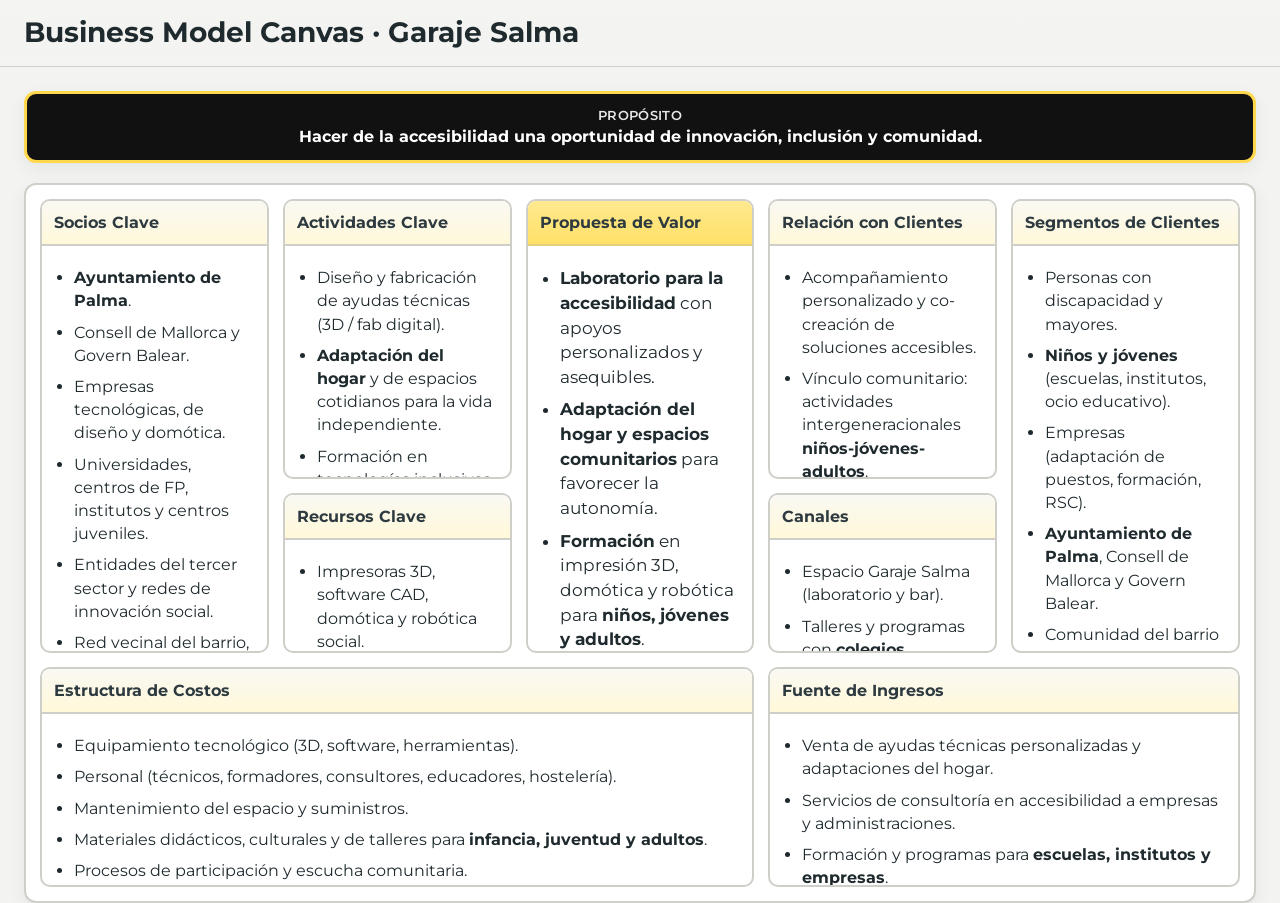
==== index.html @ a4509b11 "Create index.html" ====
<!DOCTYPE html>
<html lang="es">
<head>
  <meta charset="utf-8" />
  <meta name="viewport" content="width=device-width, initial-scale=1" />
  <title>Garaje Salma · Business Model Canvas</title>
  <link rel="preconnect" href="https://fonts.googleapis.com">
  <link rel="preconnect" href="https://fonts.gstatic.com" crossorigin>
  <link href="https://fonts.googleapis.com/css2?family=Montserrat:wght@400;600;700&display=swap" rel="stylesheet">
  <style>
    :root{ --bg:#f3f3f1; --ink:#1f2a2e; --muted:#66737a; --brand:#FFD84D; --stroke:#cfcfc9; --card:#ffffff; --shadow:0 6px 18px rgba(0,0,0,.06); }
    *{box-sizing:border-box}
    html,body{height:100%}
    body{margin:0; background:var(--bg); color:var(--ink); font:16px/1.45 'Montserrat', system-ui, -apple-system, Segoe UI, Roboto, Helvetica, Arial, sans-serif;}

    #app-root + #app-root{display:none !important}

    header{position:sticky; top:0; z-index:1; background:linear-gradient(180deg, rgba(243,243,241,.96), rgba(243,243,241,.86)); border-bottom:1px solid var(--stroke); padding:16px 24px}
    header h1{font-size:28px; line-height:1.2; margin:0}

    main{margin:24px auto 60px; padding:0 24px; width:100%;}

    .purpose-strip{background:#111; color:#fff; border:3px solid var(--brand); border-radius:12px; padding:12px 16px; font-weight:700; text-align:center; box-shadow:var(--shadow); margin-bottom:20px}
    .purpose-strip small{display:block; font-weight:600; letter-spacing:.3px; opacity:.9; text-transform:uppercase}

    .bmc-grid{display:grid; gap:14px; grid-template-columns: repeat(5, 1fr); grid-template-rows: 280px 160px 220px; grid-template-areas:"partners activities value relationships segments" "partners resources value channels segments" "costs costs costs revenues revenues"; border:2px solid var(--stroke); padding:14px; background:var(--card); box-shadow:var(--shadow); border-radius:12px; width:100%;}

    .cell{border:2px solid var(--stroke); border-radius:10px; background:#fff; display:flex; flex-direction:column; overflow:hidden}
    .cell .title{padding:10px 12px; font-weight:700; color:#2d3a40; border-bottom:2px solid var(--stroke); background:linear-gradient(180deg,#faf9f3,#fff8d9)}
    .cell .content{padding:12px 14px; overflow:auto}
    .cell .content ul{margin:0 0 0 18px; padding:0}
    .cell .content li{margin:8px 0}

    .partners{grid-area:partners}
    .activities{grid-area:activities}
    .resources{grid-area:resources}
    .value{grid-area:value}
    .relationships{grid-area:relationships}
    .segments{grid-area:segments}
    .channels{grid-area:channels}
    .costs{grid-area:costs}
    .revenues{grid-area:revenues}

    .value .title{background:linear-gradient(180deg,#ffe990,#ffe067); border-bottom-color:#e5d07a}
    .value .content{font-size:17px}

    @media (max-width: 1000px){
      .bmc-grid{grid-template-columns:1fr; grid-template-rows:auto; grid-template-areas:none}
    }
  </style>
</head>
<body>
  <div id="app-root">
    <header>
      <h1>Business Model Canvas · Garaje Salma</h1>
    </header>

    <main aria-live="polite">
      <div class="purpose-strip"><small>Propósito</small>Hacer de la accesibilidad una oportunidad de innovación, inclusión y comunidad.</div>

      <section class="bmc-grid" role="grid" aria-label="Lienzo Business Model Canvas">
        <section class="cell partners" role="region" aria-labelledby="t-partners">
          <div id="t-partners" class="title">Socios Clave</div>
          <div class="content">
            <ul>
              <li><strong>Ayuntamiento de Palma</strong>.</li>
              <li>Consell de Mallorca y Govern Balear.</li>
              <li>Empresas tecnológicas, de diseño y domótica.</li>
              <li>Universidades, centros de FP, institutos y centros juveniles.</li>
              <li>Entidades del tercer sector y redes de innovación social.</li>
              <li>Red vecinal del barrio, AMPAs y asociaciones culturales y juveniles.</li>
              <li>Agentes culturales locales e internacionales.</li>
            </ul>
          </div>
        </section>

        <section class="cell activities" role="region" aria-labelledby="t-activities">
          <div id="t-activities" class="title">Actividades Clave</div>
          <div class="content">
            <ul>
              <li>Diseño y fabricación de ayudas técnicas (3D / fab digital).</li>
              <li><strong>Adaptación del hogar</strong> y de espacios cotidianos para la vida independiente.</li>
              <li>Formación en tecnologías inclusivas para <strong>niños, jóvenes y adultos</strong>.</li>
              <li>Consultoría de accesibilidad a empresas y administraciones (espacios, productos, puestos de trabajo).</li>
              <li>Investigación y prototipado con universidades.</li>
              <li><strong>Escucha activa y procesos participativos</strong> con la comunidad (mapas de activos, paseos vecinales, talleres).</li>
              <li>Programación cultural codiseñada con el barrio (música, cine, exposiciones, talleres maker).</li>
            </ul>
          </div>
        </section>

        <section class="cell resources" role="region" aria-labelledby="t-resources">
          <div id="t-resources" class="title">Recursos Clave</div>
          <div class="content">
            <ul>
              <li>Impresoras 3D, software CAD, domótica y robótica social.</li>
              <li>Equipo humano: personas con discapacidad formadas, técnicos, formadores, consultores de accesibilidad.</li>
              <li>Educadores y dinamizadores comunitarios para actividades con <strong>infancia y juventud</strong>.</li>
              <li>Espacio Garaje Salma (laboratorio, taller y bar comunitario).</li>
              <li>Marca y confianza Esment; alianzas educativas, institucionales y culturales.</li>
              <li>Plataformas digitales para mapeo de activos y comunicación multicanal.</li>
            </ul>
          </div>
        </section>

        <section class="cell value" role="region" aria-labelledby="t-value">
          <div id="t-value" class="title">Propuesta de Valor</div>
          <div class="content">
            <ul>
              <li><strong>Laboratorio para la accesibilidad</strong> con apoyos personalizados y asequibles.</li>
              <li><strong>Adaptación del hogar y espacios comunitarios</strong> para favorecer la autonomía.</li>
              <li><strong>Formación</strong> en impresión 3D, domótica y robótica para <strong>niños, jóvenes y adultos</strong>.</li>
              <li><strong>Consultoría</strong> de accesibilidad para empresas, administraciones y espacios públicos.</li>
              <li><strong>Bar social</strong> y actividades culturales que conectan a <strong>vecindario, infancia y juventud</strong> en torno a la comunidad.</li>
              <li><strong>Empleo inclusivo</strong> en sectores tecnológicos emergentes.</li>
              <li><strong>Visibilización y cambio de mirada</strong> sobre la discapacidad a través del arte y la cultura.</li>
            </ul>
          </div>
        </section>

        <section class="cell relationships" role="region" aria-labelledby="t-relationships">
          <div id="t-relationships" class="title">Relación con Clientes</div>
          <div class="content">
            <ul>
              <li>Acompañamiento personalizado y co-creación de soluciones accesibles.</li>
              <li>Vínculo comunitario: actividades intergeneracionales <strong>niños-jóvenes-adultos</strong>.</li>
              <li><strong>Escucha activa</strong> de vecinos, asociaciones y colectivos para definir actividades y apoyos.</li>
              <li>Servicios profesionales y de confianza para empresas (adaptación de puestos, consultoría) y administraciones.</li>
              <li><strong>Relación cultural</strong>: nuevas narrativas y arte como medio de comunicación y sensibilización.</li>
            </ul>
          </div>
        </section>

        <section class="cell segments" role="region" aria-labelledby="t-segments">
          <div id="t-segments" class="title">Segmentos de Clientes</div>
          <div class="content">
            <ul>
              <li>Personas con discapacidad y mayores.</li>
              <li><strong>Niños y jóvenes</strong> (escuelas, institutos, ocio educativo).</li>
              <li>Empresas (adaptación de puestos, formación, RSC).</li>
              <li><strong>Ayuntamiento de Palma</strong>, Consell de Mallorca y Govern Balear.</li>
              <li>Comunidad del barrio y entidades sociales y culturales.</li>
            </ul>
          </div>
        </section>

        <section class="cell channels" role="region" aria-labelledby="t-channels">
          <div id="t-channels" class="title">Canales</div>
          <div class="content">
            <ul>
              <li>Espacio Garaje Salma (laboratorio y bar).</li>
              <li>Talleres y programas con <strong>colegios, institutos y centros juveniles</strong>.</li>
              <li>Formación dual y actividades extraescolares STEM inclusivo.</li>
              <li>Consultoría directa a empresas y administraciones.</li>
              <li>Web y redes de Esment; alianzas con AMPAs, asociaciones juveniles y agentes culturales.</li>
              <li>Campañas multicanal y uso del arte como vector de comunicación comunitaria.</li>
            </ul>
          </div>
        </section>

        <section class="cell costs" role="region" aria-labelledby="t-costs">
          <div id="t-costs" class="title">Estructura de Costos</div>
          <div class="content">
            <ul>
              <li>Equipamiento tecnológico (3D, software, herramientas).</li>
              <li>Personal (técnicos, formadores, consultores, educadores, hostelería).</li>
              <li>Mantenimiento del espacio y suministros.</li>
              <li>Materiales didácticos, culturales y de talleres para <strong>infancia, juventud y adultos</strong>.</li>
              <li>Procesos de participación y escucha comunitaria.</li>
              <li>Comunicación, campañas y eventos culturales.</li>
            </ul>
          </div>
        </section>

        <section class="cell revenues" role="region" aria-labelledby="t-revenues">
          <div id="t-revenues" class="title">Fuente de Ingresos</div>
          <div class="content">
            <ul>
              <li>Venta de ayudas técnicas personalizadas y adaptaciones del hogar.</li>
              <li>Servicios de consultoría en accesibilidad a empresas y administraciones.</li>
              <li>Formación y programas para <strong>escuelas, institutos y empresas</strong>.</li>
              <li>Subvenciones y convenios públicos (innovación, juventud, cultura, accesibilidad).</li>
              <li>Ingresos del bar social y programación cultural participativa.</li>
              <li>Festivales y proyectos culturales colaborativos.</li>
            </ul>
          </div>
        </section>
      </section>
    </main>
  </div>

  <script>
    document.addEventListener('DOMContentLoaded', () => {
      const apps = document.querySelectorAll('#app-root');
      for (let i = 1; i < apps.length; i++) apps[i].remove();
    });
  </script>
</body>
</html>
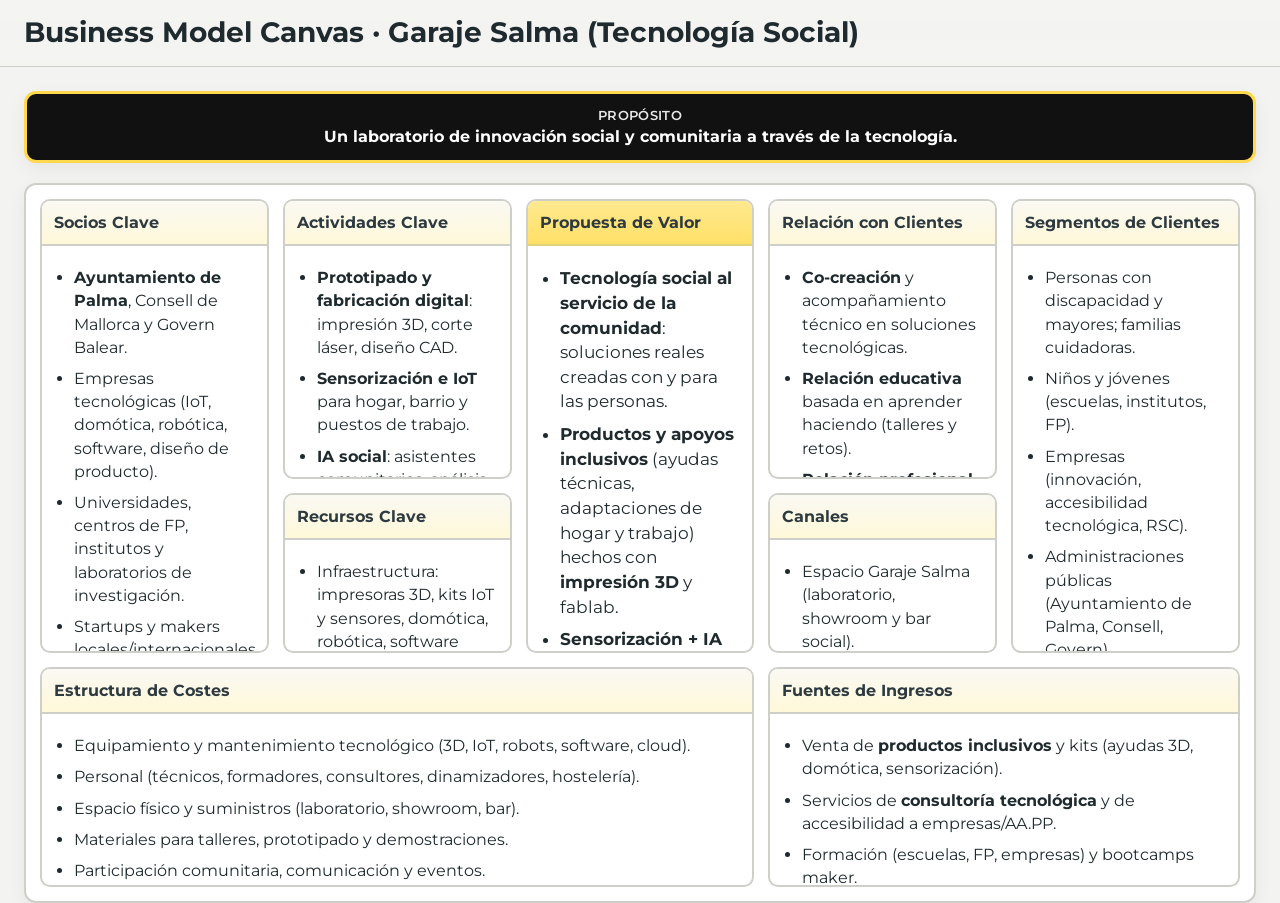
==== commit df6a73ff: "Create index.html" ====
--- a/index.html
+++ b/index.html
@@ -3,7 +3,12 @@
 <head>
   <meta charset="utf-8" />
   <meta name="viewport" content="width=device-width, initial-scale=1" />
-  <title>Garaje Salma · Business Model Canvas</title>
+  <title>Garaje Salma · Business Model Canvas (Tecnología)</title>
+
+  <!-- Evitar indexación en buscadores -->
+  <meta name="robots" content="noindex, nofollow, noarchive, noimageindex" />
+  <meta name="googlebot" content="noindex, nofollow, noarchive, noimageindex" />
+
   <link rel="preconnect" href="https://fonts.googleapis.com">
   <link rel="preconnect" href="https://fonts.gstatic.com" crossorigin>
   <link href="https://fonts.googleapis.com/css2?family=Montserrat:wght@400;600;700&display=swap" rel="stylesheet">
@@ -23,7 +28,17 @@
     .purpose-strip{background:#111; color:#fff; border:3px solid var(--brand); border-radius:12px; padding:12px 16px; font-weight:700; text-align:center; box-shadow:var(--shadow); margin-bottom:20px}
     .purpose-strip small{display:block; font-weight:600; letter-spacing:.3px; opacity:.9; text-transform:uppercase}
 
-    .bmc-grid{display:grid; gap:14px; grid-template-columns: repeat(5, 1fr); grid-template-rows: 280px 160px 220px; grid-template-areas:"partners activities value relationships segments" "partners resources value channels segments" "costs costs costs revenues revenues"; border:2px solid var(--stroke); padding:14px; background:var(--card); box-shadow:var(--shadow); border-radius:12px; width:100%;}
+    .bmc-grid{
+      display:grid; gap:14px;
+      grid-template-columns: repeat(5, 1fr);
+      grid-template-rows: 280px 160px 220px;
+      grid-template-areas:
+        "partners activities value relationships segments"
+        "partners resources  value channels       segments"
+        "costs    costs     costs revenues       revenues";
+      border:2px solid var(--stroke); padding:14px; background:var(--card);
+      box-shadow:var(--shadow); border-radius:12px; width:100%;
+    }
 
     .cell{border:2px solid var(--stroke); border-radius:10px; background:#fff; display:flex; flex-direction:column; overflow:hidden}
     .cell .title{padding:10px 12px; font-weight:700; color:#2d3a40; border-bottom:2px solid var(--stroke); background:linear-gradient(180deg,#faf9f3,#fff8d9)}
@@ -52,136 +67,148 @@
 <body>
   <div id="app-root">
     <header>
-      <h1>Business Model Canvas · Garaje Salma</h1>
+      <h1>Business Model Canvas · Garaje Salma (Tecnología Social)</h1>
     </header>
 
     <main aria-live="polite">
-      <div class="purpose-strip"><small>Propósito</small>Hacer de la accesibilidad una oportunidad de innovación, inclusión y comunidad.</div>
-
-      <section class="bmc-grid" role="grid" aria-label="Lienzo Business Model Canvas">
+      <div class="purpose-strip">
+        <small>Propósito</small>
+        Un laboratorio de innovación social y comunitaria a través de la tecnología.
+      </div>
+
+      <section class="bmc-grid" role="grid" aria-label="Lienzo Business Model Canvas (Tecnología)">
+        <!-- SOCIOS CLAVE -->
         <section class="cell partners" role="region" aria-labelledby="t-partners">
           <div id="t-partners" class="title">Socios Clave</div>
           <div class="content">
             <ul>
-              <li><strong>Ayuntamiento de Palma</strong>.</li>
-              <li>Consell de Mallorca y Govern Balear.</li>
-              <li>Empresas tecnológicas, de diseño y domótica.</li>
-              <li>Universidades, centros de FP, institutos y centros juveniles.</li>
+              <li><strong>Ayuntamiento de Palma</strong>, Consell de Mallorca y Govern Balear.</li>
+              <li>Empresas tecnológicas (IoT, domótica, robótica, software, diseño de producto).</li>
+              <li>Universidades, centros de FP, institutos y laboratorios de investigación.</li>
+              <li>Startups y makers locales/internacionales (innovación abierta).</li>
               <li>Entidades del tercer sector y redes de innovación social.</li>
-              <li>Red vecinal del barrio, AMPAs y asociaciones culturales y juveniles.</li>
-              <li>Agentes culturales locales e internacionales.</li>
-            </ul>
-          </div>
-        </section>
-
+              <li>Agentes culturales y comunitarios (casals de barri, AMPAs, colectivos artísticos).</li>
+              <li>Plataformas y programas europeos (Erasmus+, Horizon Europe).</li>
+            </ul>
+          </div>
+        </section>
+
+        <!-- ACTIVIDADES CLAVE -->
         <section class="cell activities" role="region" aria-labelledby="t-activities">
           <div id="t-activities" class="title">Actividades Clave</div>
           <div class="content">
             <ul>
-              <li>Diseño y fabricación de ayudas técnicas (3D / fab digital).</li>
-              <li><strong>Adaptación del hogar</strong> y de espacios cotidianos para la vida independiente.</li>
-              <li>Formación en tecnologías inclusivas para <strong>niños, jóvenes y adultos</strong>.</li>
-              <li>Consultoría de accesibilidad a empresas y administraciones (espacios, productos, puestos de trabajo).</li>
-              <li>Investigación y prototipado con universidades.</li>
-              <li><strong>Escucha activa y procesos participativos</strong> con la comunidad (mapas de activos, paseos vecinales, talleres).</li>
-              <li>Programación cultural codiseñada con el barrio (música, cine, exposiciones, talleres maker).</li>
-            </ul>
-          </div>
-        </section>
-
+              <li><strong>Prototipado y fabricación digital</strong>: impresión 3D, corte láser, diseño CAD.</li>
+              <li><strong>Sensorización e IoT</strong> para hogar, barrio y puestos de trabajo.</li>
+              <li><strong>IA social</strong>: asistentes comunitarios, análisis de necesidades, accesibilidad (subtitulado/voz).</li>
+              <li><strong>Formación tecnológica</strong> (niños, jóvenes y adultos): maker, robótica, domótica, STEAM.</li>
+              <li><strong>Showroom demostrativo</strong>: hogar accesible, oficina inclusiva, barrio inteligente.</li>
+              <li><strong>Consultoría tecnológica y de accesibilidad</strong> a empresas y administraciones.</li>
+              <li>Investigación aplicada con universidades y startups.</li>
+              <li>Procesos de escucha comunitaria y programación cultural participativa.</li>
+            </ul>
+          </div>
+        </section>
+
+        <!-- RECURSOS CLAVE -->
         <section class="cell resources" role="region" aria-labelledby="t-resources">
           <div id="t-resources" class="title">Recursos Clave</div>
           <div class="content">
             <ul>
-              <li>Impresoras 3D, software CAD, domótica y robótica social.</li>
-              <li>Equipo humano: personas con discapacidad formadas, técnicos, formadores, consultores de accesibilidad.</li>
-              <li>Educadores y dinamizadores comunitarios para actividades con <strong>infancia y juventud</strong>.</li>
-              <li>Espacio Garaje Salma (laboratorio, taller y bar comunitario).</li>
-              <li>Marca y confianza Esment; alianzas educativas, institucionales y culturales.</li>
-              <li>Plataformas digitales para mapeo de activos y comunicación multicanal.</li>
-            </ul>
-          </div>
-        </section>
-
+              <li>Infraestructura: impresoras 3D, kits IoT y sensores, domótica, robótica, software CAD.</li>
+              <li>Plataformas digitales e <strong>IA social</strong> (bots, paneles de datos comunitarios).</li>
+              <li>Equipo humano: makers, técnicos, formadores, consultores de accesibilidad, dinamizadores.</li>
+              <li>Espacio Garaje Salma: laboratorio, taller, showroom y bar social.</li>
+              <li>Marca y confianza Esment; red institucional, educativa y cultural.</li>
+            </ul>
+          </div>
+        </section>
+
+        <!-- PROPUESTA DE VALOR -->
         <section class="cell value" role="region" aria-labelledby="t-value">
           <div id="t-value" class="title">Propuesta de Valor</div>
           <div class="content">
             <ul>
-              <li><strong>Laboratorio para la accesibilidad</strong> con apoyos personalizados y asequibles.</li>
-              <li><strong>Adaptación del hogar y espacios comunitarios</strong> para favorecer la autonomía.</li>
-              <li><strong>Formación</strong> en impresión 3D, domótica y robótica para <strong>niños, jóvenes y adultos</strong>.</li>
-              <li><strong>Consultoría</strong> de accesibilidad para empresas, administraciones y espacios públicos.</li>
-              <li><strong>Bar social</strong> y actividades culturales que conectan a <strong>vecindario, infancia y juventud</strong> en torno a la comunidad.</li>
-              <li><strong>Empleo inclusivo</strong> en sectores tecnológicos emergentes.</li>
-              <li><strong>Visibilización y cambio de mirada</strong> sobre la discapacidad a través del arte y la cultura.</li>
-            </ul>
-          </div>
-        </section>
-
+              <li><strong>Tecnología social al servicio de la comunidad</strong>: soluciones reales creadas con y para las personas.</li>
+              <li><strong>Productos y apoyos inclusivos</strong> (ayudas técnicas, adaptaciones de hogar y trabajo) hechos con <strong>impresión 3D</strong> y fablab.</li>
+              <li><strong>Sensorización + IA social</strong> para convertir datos en decisiones y apoyos personalizados.</li>
+              <li><strong>Formación tecnológica</strong> intergeneracional: competencias digitales y maker.</li>
+              <li><strong>Showroom vivo</strong> que demuestra casas, oficinas y barrios inclusivos.</li>
+              <li><strong>Innovación abierta</strong> con universidades, startups y vecinos.</li>
+              <li><strong>Bar social y cultural</strong> como espacio de encuentro con precios populares.</li>
+            </ul>
+          </div>
+        </section>
+
+        <!-- RELACIÓN CON CLIENTES -->
         <section class="cell relationships" role="region" aria-labelledby="t-relationships">
           <div id="t-relationships" class="title">Relación con Clientes</div>
           <div class="content">
             <ul>
-              <li>Acompañamiento personalizado y co-creación de soluciones accesibles.</li>
-              <li>Vínculo comunitario: actividades intergeneracionales <strong>niños-jóvenes-adultos</strong>.</li>
-              <li><strong>Escucha activa</strong> de vecinos, asociaciones y colectivos para definir actividades y apoyos.</li>
-              <li>Servicios profesionales y de confianza para empresas (adaptación de puestos, consultoría) y administraciones.</li>
-              <li><strong>Relación cultural</strong>: nuevas narrativas y arte como medio de comunicación y sensibilización.</li>
-            </ul>
-          </div>
-        </section>
-
+              <li><strong>Co-creación</strong> y acompañamiento técnico en soluciones tecnológicas.</li>
+              <li><strong>Relación educativa</strong> basada en aprender haciendo (talleres y retos).</li>
+              <li><strong>Relación profesional</strong> con empresas y administraciones (proyectos, SLAs).</li>
+              <li><strong>Relación cultural y comunitaria</strong> (eventos, arte y datos del barrio en abierto).</li>
+              <li>Transparencia y confianza: paneles de datos y resultados visibles.</li>
+            </ul>
+          </div>
+        </section>
+
+        <!-- SEGMENTOS DE CLIENTES -->
         <section class="cell segments" role="region" aria-labelledby="t-segments">
           <div id="t-segments" class="title">Segmentos de Clientes</div>
           <div class="content">
             <ul>
-              <li>Personas con discapacidad y mayores.</li>
-              <li><strong>Niños y jóvenes</strong> (escuelas, institutos, ocio educativo).</li>
-              <li>Empresas (adaptación de puestos, formación, RSC).</li>
-              <li><strong>Ayuntamiento de Palma</strong>, Consell de Mallorca y Govern Balear.</li>
-              <li>Comunidad del barrio y entidades sociales y culturales.</li>
-            </ul>
-          </div>
-        </section>
-
+              <li>Personas con discapacidad y mayores; familias cuidadoras.</li>
+              <li>Niños y jóvenes (escuelas, institutos, FP).</li>
+              <li>Empresas (innovación, accesibilidad tecnológica, RSC).</li>
+              <li>Administraciones públicas (Ayuntamiento de Palma, Consell, Govern).</li>
+              <li>Comunidad del barrio y entidades sociales/culturales.</li>
+              <li>Universidades, centros de investigación y startups.</li>
+            </ul>
+          </div>
+        </section>
+
+        <!-- CANALES -->
         <section class="cell channels" role="region" aria-labelledby="t-channels">
           <div id="t-channels" class="title">Canales</div>
           <div class="content">
             <ul>
-              <li>Espacio Garaje Salma (laboratorio y bar).</li>
-              <li>Talleres y programas con <strong>colegios, institutos y centros juveniles</strong>.</li>
-              <li>Formación dual y actividades extraescolares STEM inclusivo.</li>
-              <li>Consultoría directa a empresas y administraciones.</li>
-              <li>Web y redes de Esment; alianzas con AMPAs, asociaciones juveniles y agentes culturales.</li>
-              <li>Campañas multicanal y uso del arte como vector de comunicación comunitaria.</li>
-            </ul>
-          </div>
-        </section>
-
+              <li>Espacio Garaje Salma (laboratorio, showroom y bar social).</li>
+              <li>Talleres y programas en centros educativos y FP.</li>
+              <li>Consultoría y proyectos llave en mano para empresas y administraciones.</li>
+              <li>Plataformas digitales e <strong>IA social</strong> (apps, bots, panel de datos comunitarios).</li>
+              <li>Web y redes de Esment; eventos culturales y ferias tecnológicas.</li>
+            </ul>
+          </div>
+        </section>
+
+        <!-- COSTES -->
         <section class="cell costs" role="region" aria-labelledby="t-costs">
-          <div id="t-costs" class="title">Estructura de Costos</div>
-          <div class="content">
-            <ul>
-              <li>Equipamiento tecnológico (3D, software, herramientas).</li>
-              <li>Personal (técnicos, formadores, consultores, educadores, hostelería).</li>
-              <li>Mantenimiento del espacio y suministros.</li>
-              <li>Materiales didácticos, culturales y de talleres para <strong>infancia, juventud y adultos</strong>.</li>
-              <li>Procesos de participación y escucha comunitaria.</li>
-              <li>Comunicación, campañas y eventos culturales.</li>
-            </ul>
-          </div>
-        </section>
-
+          <div id="t-costs" class="title">Estructura de Costes</div>
+          <div class="content">
+            <ul>
+              <li>Equipamiento y mantenimiento tecnológico (3D, IoT, robots, software, cloud).</li>
+              <li>Personal (técnicos, formadores, consultores, dinamizadores, hostelería).</li>
+              <li>Espacio físico y suministros (laboratorio, showroom, bar).</li>
+              <li>Materiales para talleres, prototipado y demostraciones.</li>
+              <li>Participación comunitaria, comunicación y eventos.</li>
+              <li>Investigación y desarrollo (pilotos, pruebas con usuarios).</li>
+            </ul>
+          </div>
+        </section>
+
+        <!-- INGRESOS -->
         <section class="cell revenues" role="region" aria-labelledby="t-revenues">
-          <div id="t-revenues" class="title">Fuente de Ingresos</div>
-          <div class="content">
-            <ul>
-              <li>Venta de ayudas técnicas personalizadas y adaptaciones del hogar.</li>
-              <li>Servicios de consultoría en accesibilidad a empresas y administraciones.</li>
-              <li>Formación y programas para <strong>escuelas, institutos y empresas</strong>.</li>
-              <li>Subvenciones y convenios públicos (innovación, juventud, cultura, accesibilidad).</li>
-              <li>Ingresos del bar social y programación cultural participativa.</li>
-              <li>Festivales y proyectos culturales colaborativos.</li>
+          <div id="t-revenues" class="title">Fuentes de Ingresos</div>
+          <div class="content">
+            <ul>
+              <li>Venta de <strong>productos inclusivos</strong> y kits (ayudas 3D, domótica, sensorización).</li>
+              <li>Servicios de <strong>consultoría tecnológica</strong> y de accesibilidad a empresas/AA.PP.</li>
+              <li>Formación (escuelas, FP, empresas) y bootcamps maker.</li>
+              <li>Subvenciones y convenios (innovación, juventud, accesibilidad, cultura).</li>
+              <li>Ingresos del <strong>bar social</strong> y de eventos culturales/tecnológicos.</li>
+              <li>Proyectos europeos y colaboraciones con universidades/startups.</li>
             </ul>
           </div>
         </section>
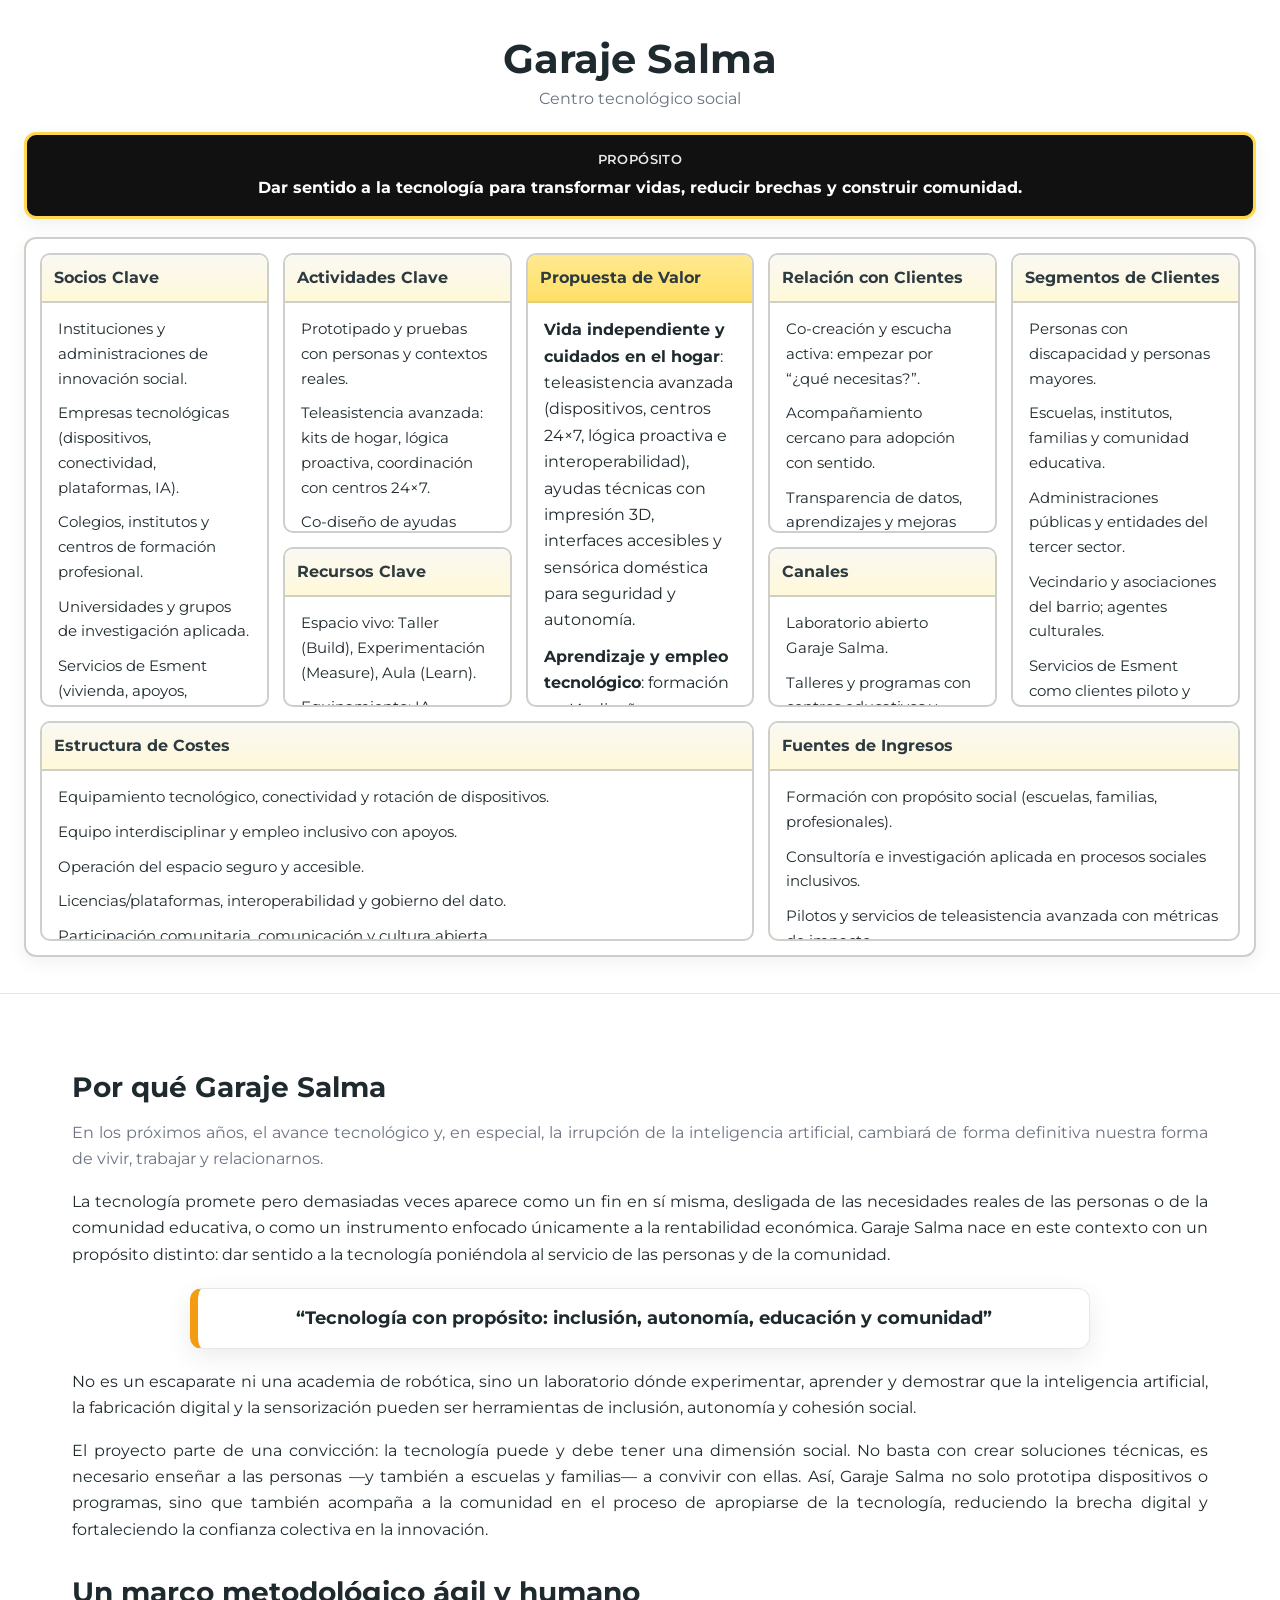
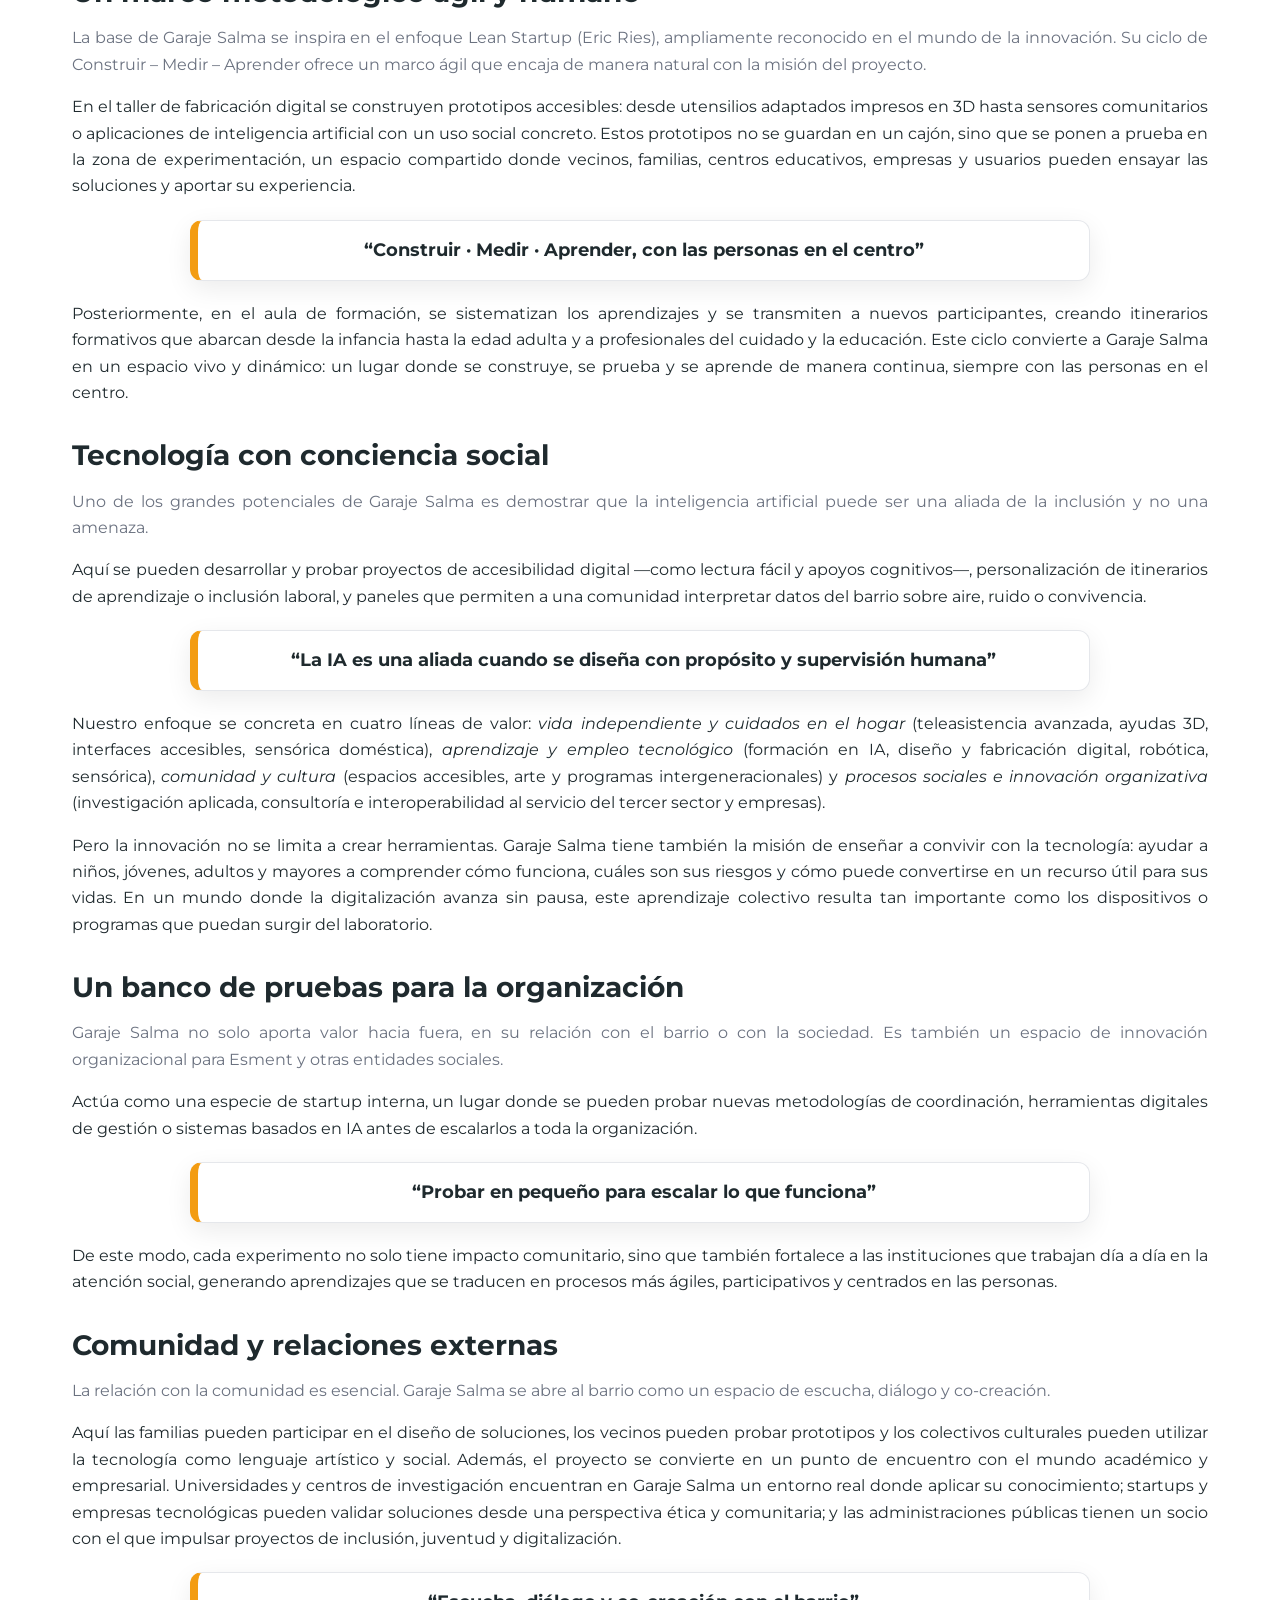
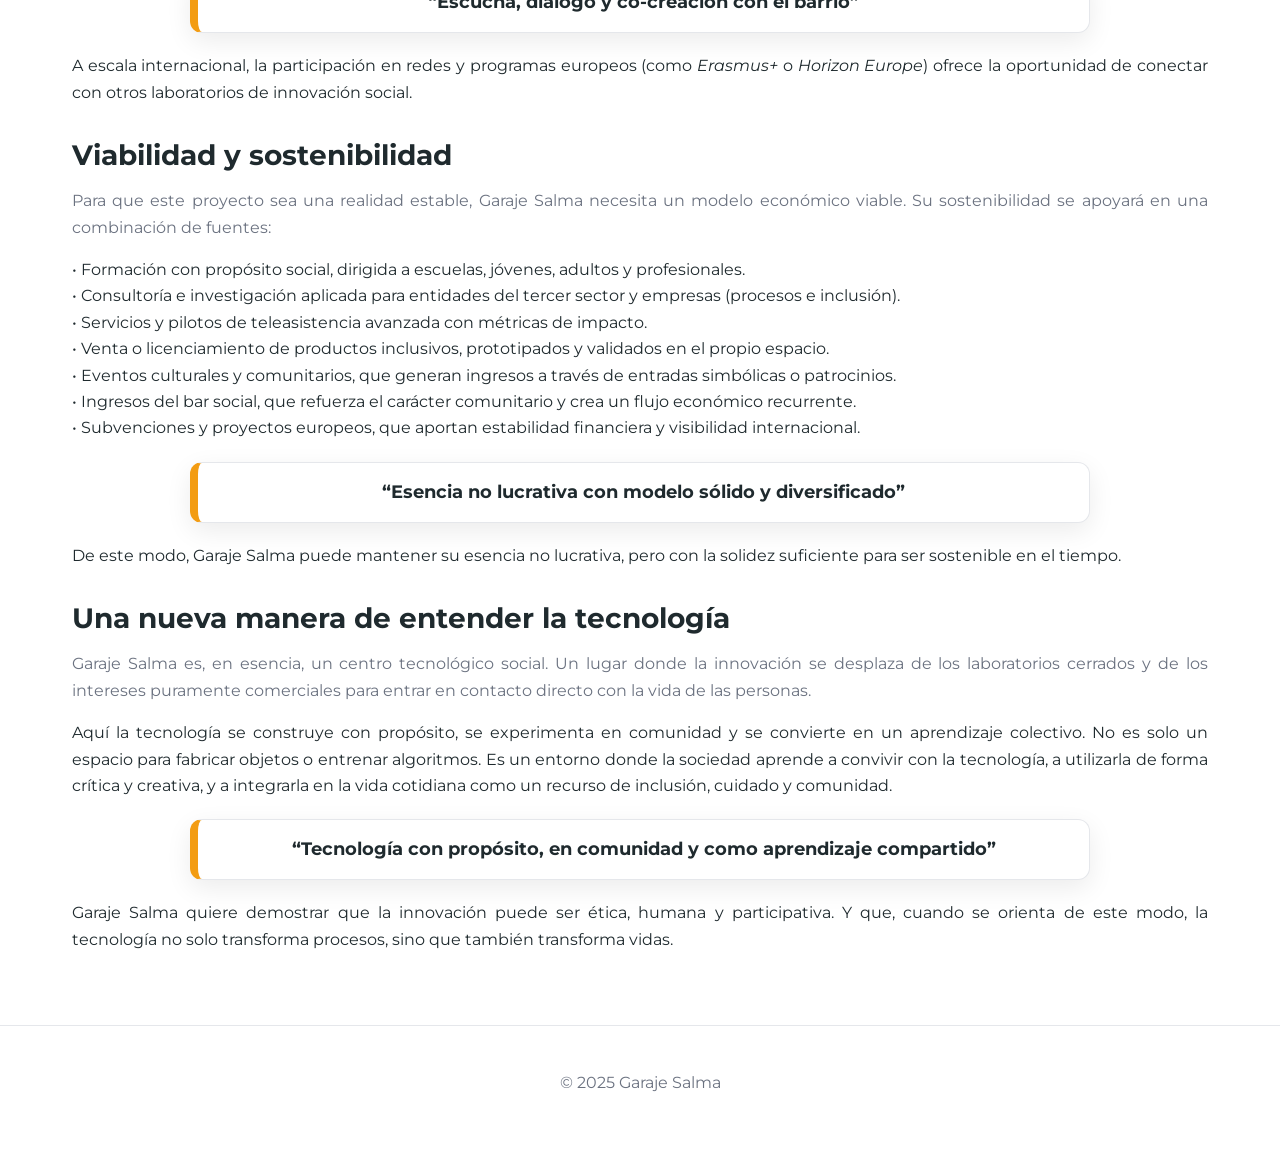
==== commit b8468ff6: "Update index.html" ====
--- a/index.html
+++ b/index.html
@@ -1,33 +1,72 @@
 <!DOCTYPE html>
 <html lang="es">
 <head>
-  <meta charset="utf-8" />
-  <meta name="viewport" content="width=device-width, initial-scale=1" />
-  <title>Garaje Salma · Business Model Canvas (Tecnología)</title>
-
-  <!-- Evitar indexación en buscadores -->
-  <meta name="robots" content="noindex, nofollow, noarchive, noimageindex" />
-  <meta name="googlebot" content="noindex, nofollow, noarchive, noimageindex" />
-
-  <link rel="preconnect" href="https://fonts.googleapis.com">
-  <link rel="preconnect" href="https://fonts.gstatic.com" crossorigin>
-  <link href="https://fonts.googleapis.com/css2?family=Montserrat:wght@400;600;700&display=swap" rel="stylesheet">
+  <meta charset="utf-8"/>
+  <meta name="viewport" content="width=device-width, initial-scale=1"/>
+  <title>Garaje Salma · Presentación</title>
+
+  <!-- Evitar indexación -->
+  <meta name="robots" content="noindex, nofollow, noarchive, noimageindex"/>
+  <meta name="googlebot" content="noindex, nofollow, noarchive, noimageindex"/>
+
+  <link rel="preconnect" href="https://fonts.googleapis.com"/>
+  <link rel="preconnect" href="https://fonts.gstatic.com" crossorigin/>
+  <link href="https://fonts.googleapis.com/css2?family=Montserrat:wght@400;600;700&display=swap" rel="stylesheet"/>
+
   <style>
-    :root{ --bg:#f3f3f1; --ink:#1f2a2e; --muted:#66737a; --brand:#FFD84D; --stroke:#cfcfc9; --card:#ffffff; --shadow:0 6px 18px rgba(0,0,0,.06); }
+    /* ============================================================
+       BASE
+       ============================================================ */
+    :root{
+      --bg:#f5f6f7;
+      --ink:#1f2a2e;
+      --muted:#6b7280;
+      --brand:#f39c12;        /* Amarillo Esment */
+      --stroke:#e5e7eb;
+      --card:#ffffff;
+      --shadow:0 8px 26px rgba(0,0,0,.08);
+
+      /* Variables del CANVAS original */
+      --canvas-bg:#ffffff;
+      --canvas-stroke:#cfcfc9;
+      --canvas-brand:#FFD84D; /* Amarillo del canvas original */
+      --canvas-shadow:0 6px 18px rgba(0,0,0,.06);
+    }
     *{box-sizing:border-box}
     html,body{height:100%}
-    body{margin:0; background:var(--bg); color:var(--ink); font:16px/1.45 'Montserrat', system-ui, -apple-system, Segoe UI, Roboto, Helvetica, Arial, sans-serif;}
-
-    #app-root + #app-root{display:none !important}
-
-    header{position:sticky; top:0; z-index:1; background:linear-gradient(180deg, rgba(243,243,241,.96), rgba(243,243,241,.86)); border-bottom:1px solid var(--stroke); padding:16px 24px}
-    header h1{font-size:28px; line-height:1.2; margin:0}
-
-    main{margin:24px auto 60px; padding:0 24px; width:100%;}
-
-    .purpose-strip{background:#111; color:#fff; border:3px solid var(--brand); border-radius:12px; padding:12px 16px; font-weight:700; text-align:center; box-shadow:var(--shadow); margin-bottom:20px}
-    .purpose-strip small{display:block; font-weight:600; letter-spacing:.3px; opacity:.9; text-transform:uppercase}
-
+    body{
+      margin:0; background:var(--bg); color:var(--ink);
+      font:16px/1.65 'Montserrat', system-ui, -apple-system, Segoe UI, Roboto, sans-serif;
+      -webkit-font-smoothing:antialiased; -moz-osx-font-smoothing:grayscale;
+    }
+
+    /* ============================================================
+       CABECERA · TÍTULO + PROPÓSITO + CANVAS FULL-BLEED
+       ============================================================ */
+    header.hero-canvas{
+      position:relative; width:100vw; min-height:100vh; margin:0; padding:0 0 12px 0;
+      display:flex; flex-direction:column; justify-content:flex-start; align-items:stretch;
+      background:#fff;
+    }
+    .hero-title{
+      width:calc(100% - 48px); margin:18px auto 0; padding:18px 0 6px;
+      text-align:center;
+    }
+    .hero-title h1{
+      margin:0 0 4px; font-size:40px; line-height:1.15;
+    }
+    .hero-title .sub{color:var(--muted); margin:0}
+    /* Tira de propósito (estilo canvas) */
+    .purpose-strip{
+      background:#111; color:#fff; border:3px solid var(--canvas-brand); border-radius:12px;
+      padding:14px 18px; font-weight:700; text-align:center; box-shadow:var(--canvas-shadow);
+      width:calc(100% - 48px); margin:14px auto 18px;
+    }
+    .purpose-strip small{
+      display:block; font-weight:600; letter-spacing:.4px; opacity:.9; text-transform:uppercase; margin-bottom:4px
+    }
+
+    /* =================== CANVAS (exacto) =================== */
     .bmc-grid{
       display:grid; gap:14px;
       grid-template-columns: repeat(5, 1fr);
@@ -36,15 +75,14 @@
         "partners activities value relationships segments"
         "partners resources  value channels       segments"
         "costs    costs     costs revenues       revenues";
-      border:2px solid var(--stroke); padding:14px; background:var(--card);
-      box-shadow:var(--shadow); border-radius:12px; width:100%;
-    }
-
-    .cell{border:2px solid var(--stroke); border-radius:10px; background:#fff; display:flex; flex-direction:column; overflow:hidden}
-    .cell .title{padding:10px 12px; font-weight:700; color:#2d3a40; border-bottom:2px solid var(--stroke); background:linear-gradient(180deg,#faf9f3,#fff8d9)}
-    .cell .content{padding:12px 14px; overflow:auto}
-    .cell .content ul{margin:0 0 0 18px; padding:0}
-    .cell .content li{margin:8px 0}
+      border:2px solid var(--canvas-stroke); padding:14px; background:var(--canvas-bg);
+      box-shadow:var(--canvas-shadow); border-radius:12px;
+      width:calc(100% - 48px); margin:0 auto 24px;
+    }
+    .cell{border:2px solid var(--canvas-stroke); border-radius:10px; background:#fff; display:flex; flex-direction:column; overflow:hidden}
+    .cell .title{padding:10px 12px; font-weight:700; color:#2d3a40; border-bottom:2px solid var(--canvas-stroke); background:linear-gradient(180deg,#faf9f3,#fff8d9)}
+    .cell .content{padding:14px 16px; overflow:auto; font-size:15px}
+    .cell .content p{margin:0 0 10px 0}
 
     .partners{grid-area:partners}
     .activities{grid-area:activities}
@@ -57,170 +95,291 @@
     .revenues{grid-area:revenues}
 
     .value .title{background:linear-gradient(180deg,#ffe990,#ffe067); border-bottom-color:#e5d07a}
-    .value .content{font-size:17px}
+    .value .content{font-size:16px}
 
     @media (max-width: 1000px){
       .bmc-grid{grid-template-columns:1fr; grid-template-rows:auto; grid-template-areas:none}
     }
+
+    /* ============================================================
+       RELATO A ANCHO CONTROLADO + PULLQUOTES ENTRE PÁRRAFOS
+       ============================================================ */
+    .narrative{
+      width:100%; padding:44px 0 56px; background:#fff; border-top:1px solid var(--stroke);
+    }
+    .narrative-inner{
+      max-width:1200px; margin:0 auto; padding:0 32px;
+    }
+    .narrative h2{font-size:28px; margin:26px 0 10px}
+    .narrative p{margin:.25rem 0 1rem; text-align:justify}
+    .narrative .lead{color:var(--muted)}
+
+    .pullquote{
+      max-width:900px; margin:20px auto; background:#fff; border:1px solid var(--stroke);
+      border-left:8px solid var(--brand); border-radius:12px; padding:16px 20px; box-shadow:var(--shadow);
+      font-weight:700; text-align:center;
+    }
+    .pullquote em{font-style:normal}
+    .pullquote .quote{display:block; font-size:18px; line-height:1.5}
+    .pullquote .quote::before{content:"“"}
+    .pullquote .quote::after{content:"”"}
+
+    footer{padding:28px 18px 40px; text-align:center; color:var(--muted); border-top:1px solid var(--stroke); background:#fff}
   </style>
 </head>
 <body>
-  <div id="app-root">
-    <header>
-      <h1>Business Model Canvas · Garaje Salma (Tecnología Social)</h1>
-    </header>
-
-    <main aria-live="polite">
-      <div class="purpose-strip">
-        <small>Propósito</small>
-        Un laboratorio de innovación social y comunitaria a través de la tecnología.
-      </div>
-
-      <section class="bmc-grid" role="grid" aria-label="Lienzo Business Model Canvas (Tecnología)">
-        <!-- SOCIOS CLAVE -->
-        <section class="cell partners" role="region" aria-labelledby="t-partners">
-          <div id="t-partners" class="title">Socios Clave</div>
-          <div class="content">
-            <ul>
-              <li><strong>Ayuntamiento de Palma</strong>, Consell de Mallorca y Govern Balear.</li>
-              <li>Empresas tecnológicas (IoT, domótica, robótica, software, diseño de producto).</li>
-              <li>Universidades, centros de FP, institutos y laboratorios de investigación.</li>
-              <li>Startups y makers locales/internacionales (innovación abierta).</li>
-              <li>Entidades del tercer sector y redes de innovación social.</li>
-              <li>Agentes culturales y comunitarios (casals de barri, AMPAs, colectivos artísticos).</li>
-              <li>Plataformas y programas europeos (Erasmus+, Horizon Europe).</li>
-            </ul>
-          </div>
-        </section>
-
-        <!-- ACTIVIDADES CLAVE -->
-        <section class="cell activities" role="region" aria-labelledby="t-activities">
-          <div id="t-activities" class="title">Actividades Clave</div>
-          <div class="content">
-            <ul>
-              <li><strong>Prototipado y fabricación digital</strong>: impresión 3D, corte láser, diseño CAD.</li>
-              <li><strong>Sensorización e IoT</strong> para hogar, barrio y puestos de trabajo.</li>
-              <li><strong>IA social</strong>: asistentes comunitarios, análisis de necesidades, accesibilidad (subtitulado/voz).</li>
-              <li><strong>Formación tecnológica</strong> (niños, jóvenes y adultos): maker, robótica, domótica, STEAM.</li>
-              <li><strong>Showroom demostrativo</strong>: hogar accesible, oficina inclusiva, barrio inteligente.</li>
-              <li><strong>Consultoría tecnológica y de accesibilidad</strong> a empresas y administraciones.</li>
-              <li>Investigación aplicada con universidades y startups.</li>
-              <li>Procesos de escucha comunitaria y programación cultural participativa.</li>
-            </ul>
-          </div>
-        </section>
-
-        <!-- RECURSOS CLAVE -->
-        <section class="cell resources" role="region" aria-labelledby="t-resources">
-          <div id="t-resources" class="title">Recursos Clave</div>
-          <div class="content">
-            <ul>
-              <li>Infraestructura: impresoras 3D, kits IoT y sensores, domótica, robótica, software CAD.</li>
-              <li>Plataformas digitales e <strong>IA social</strong> (bots, paneles de datos comunitarios).</li>
-              <li>Equipo humano: makers, técnicos, formadores, consultores de accesibilidad, dinamizadores.</li>
-              <li>Espacio Garaje Salma: laboratorio, taller, showroom y bar social.</li>
-              <li>Marca y confianza Esment; red institucional, educativa y cultural.</li>
-            </ul>
-          </div>
-        </section>
-
-        <!-- PROPUESTA DE VALOR -->
-        <section class="cell value" role="region" aria-labelledby="t-value">
-          <div id="t-value" class="title">Propuesta de Valor</div>
-          <div class="content">
-            <ul>
-              <li><strong>Tecnología social al servicio de la comunidad</strong>: soluciones reales creadas con y para las personas.</li>
-              <li><strong>Productos y apoyos inclusivos</strong> (ayudas técnicas, adaptaciones de hogar y trabajo) hechos con <strong>impresión 3D</strong> y fablab.</li>
-              <li><strong>Sensorización + IA social</strong> para convertir datos en decisiones y apoyos personalizados.</li>
-              <li><strong>Formación tecnológica</strong> intergeneracional: competencias digitales y maker.</li>
-              <li><strong>Showroom vivo</strong> que demuestra casas, oficinas y barrios inclusivos.</li>
-              <li><strong>Innovación abierta</strong> con universidades, startups y vecinos.</li>
-              <li><strong>Bar social y cultural</strong> como espacio de encuentro con precios populares.</li>
-            </ul>
-          </div>
-        </section>
-
-        <!-- RELACIÓN CON CLIENTES -->
-        <section class="cell relationships" role="region" aria-labelledby="t-relationships">
-          <div id="t-relationships" class="title">Relación con Clientes</div>
-          <div class="content">
-            <ul>
-              <li><strong>Co-creación</strong> y acompañamiento técnico en soluciones tecnológicas.</li>
-              <li><strong>Relación educativa</strong> basada en aprender haciendo (talleres y retos).</li>
-              <li><strong>Relación profesional</strong> con empresas y administraciones (proyectos, SLAs).</li>
-              <li><strong>Relación cultural y comunitaria</strong> (eventos, arte y datos del barrio en abierto).</li>
-              <li>Transparencia y confianza: paneles de datos y resultados visibles.</li>
-            </ul>
-          </div>
-        </section>
-
-        <!-- SEGMENTOS DE CLIENTES -->
-        <section class="cell segments" role="region" aria-labelledby="t-segments">
-          <div id="t-segments" class="title">Segmentos de Clientes</div>
-          <div class="content">
-            <ul>
-              <li>Personas con discapacidad y mayores; familias cuidadoras.</li>
-              <li>Niños y jóvenes (escuelas, institutos, FP).</li>
-              <li>Empresas (innovación, accesibilidad tecnológica, RSC).</li>
-              <li>Administraciones públicas (Ayuntamiento de Palma, Consell, Govern).</li>
-              <li>Comunidad del barrio y entidades sociales/culturales.</li>
-              <li>Universidades, centros de investigación y startups.</li>
-            </ul>
-          </div>
-        </section>
-
-        <!-- CANALES -->
-        <section class="cell channels" role="region" aria-labelledby="t-channels">
-          <div id="t-channels" class="title">Canales</div>
-          <div class="content">
-            <ul>
-              <li>Espacio Garaje Salma (laboratorio, showroom y bar social).</li>
-              <li>Talleres y programas en centros educativos y FP.</li>
-              <li>Consultoría y proyectos llave en mano para empresas y administraciones.</li>
-              <li>Plataformas digitales e <strong>IA social</strong> (apps, bots, panel de datos comunitarios).</li>
-              <li>Web y redes de Esment; eventos culturales y ferias tecnológicas.</li>
-            </ul>
-          </div>
-        </section>
-
-        <!-- COSTES -->
-        <section class="cell costs" role="region" aria-labelledby="t-costs">
-          <div id="t-costs" class="title">Estructura de Costes</div>
-          <div class="content">
-            <ul>
-              <li>Equipamiento y mantenimiento tecnológico (3D, IoT, robots, software, cloud).</li>
-              <li>Personal (técnicos, formadores, consultores, dinamizadores, hostelería).</li>
-              <li>Espacio físico y suministros (laboratorio, showroom, bar).</li>
-              <li>Materiales para talleres, prototipado y demostraciones.</li>
-              <li>Participación comunitaria, comunicación y eventos.</li>
-              <li>Investigación y desarrollo (pilotos, pruebas con usuarios).</li>
-            </ul>
-          </div>
-        </section>
-
-        <!-- INGRESOS -->
-        <section class="cell revenues" role="region" aria-labelledby="t-revenues">
-          <div id="t-revenues" class="title">Fuentes de Ingresos</div>
-          <div class="content">
-            <ul>
-              <li>Venta de <strong>productos inclusivos</strong> y kits (ayudas 3D, domótica, sensorización).</li>
-              <li>Servicios de <strong>consultoría tecnológica</strong> y de accesibilidad a empresas/AA.PP.</li>
-              <li>Formación (escuelas, FP, empresas) y bootcamps maker.</li>
-              <li>Subvenciones y convenios (innovación, juventud, accesibilidad, cultura).</li>
-              <li>Ingresos del <strong>bar social</strong> y de eventos culturales/tecnológicos.</li>
-              <li>Proyectos europeos y colaboraciones con universidades/startups.</li>
-            </ul>
-          </div>
-        </section>
-      </section>
-    </main>
-  </div>
-
-  <script>
-    document.addEventListener('DOMContentLoaded', () => {
-      const apps = document.querySelectorAll('#app-root');
-      for (let i = 1; i < apps.length; i++) apps[i].remove();
-    });
-  </script>
+
+  <!-- ============================================================
+       CABECERA: TÍTULO + PROPÓSITO + CANVAS A PANTALLA COMPLETA
+       ============================================================ -->
+  <header class="hero-canvas" role="banner" aria-label="Garaje Salma · Canvas">
+    <div class="hero-title">
+      <h1>Garaje Salma</h1>
+      <p class="sub">Centro tecnológico social</p>
+    </div>
+
+    <div class="purpose-strip" aria-label="Propósito">
+      <small>Propósito</small>
+      Dar sentido a la tecnología para transformar vidas, reducir brechas y construir comunidad.
+    </div>
+
+    <!-- Canvas con Propuesta de Valor simplificada en 4 líneas -->
+    <section class="bmc-grid" role="grid" aria-label="Canvas Social de Garaje Salma">
+      <!-- SOCIOS CLAVE -->
+      <section class="cell partners" role="region">
+        <div class="title">Socios Clave</div>
+        <div class="content">
+          <p>Instituciones y administraciones de innovación social.</p>
+          <p>Empresas tecnológicas (dispositivos, conectividad, plataformas, IA).</p>
+          <p>Colegios, institutos y centros de formación profesional.</p>
+          <p>Universidades y grupos de investigación aplicada.</p>
+          <p>Servicios de Esment (vivienda, apoyos, empleo) como socios y clientes internos de validación.</p>
+          <p>Asociaciones vecinales, culturales y comunidad maker; redes europeas.</p>
+        </div>
+      </section>
+
+      <!-- ACTIVIDADES CLAVE -->
+      <section class="cell activities" role="region">
+        <div class="title">Actividades Clave</div>
+        <div class="content">
+          <p>Prototipado y pruebas con personas y contextos reales.</p>
+          <p>Teleasistencia avanzada: kits de hogar, lógica proactiva, coordinación con centros 24×7.</p>
+          <p>Co-diseño de ayudas técnicas (impresión 3D), interfaces accesibles y sensórica doméstica/cívica.</p>
+          <p>Itinerarios formativos (IA, diseño digital, robótica, sensórica) para escuelas, familias y profesionales.</p>
+          <p>Investigación y mejora de procesos sociales (interoperabilidad, indicadores, ética y privacidad).</p>
+          <p>Documentación abierta y transferencia a servicios de Esment cuando aporta valor.</p>
+        </div>
+      </section>
+
+      <!-- RECURSOS CLAVE -->
+      <section class="cell resources" role="region">
+        <div class="title">Recursos Clave</div>
+        <div class="content">
+          <p>Espacio vivo: Taller (Build), Experimentación (Measure), Aula (Learn).</p>
+          <p>Equipamiento: IA accesible, sensórica, domótica asequible e impresión 3D.</p>
+          <p>Catálogo de dispositivos: pulsadores, caídas, humo/CO/agua, movimiento/aperturas, wearables, pastilleros; pasarelas IP/LTE.</p>
+          <p>Plataforma y centros de monitorización para atención 24×7 y coordinación de apoyos.</p>
+          <p>Equipo mixto: técnica, cuidados, pedagogía, comunidad y empleo inclusivo.</p>
+          <p>Protocolos de accesibilidad, ética, privacidad y gobierno del dato; interoperabilidad social/sanitaria.</p>
+        </div>
+      </section>
+
+      <!-- PROPUESTA DE VALOR (4 líneas claras) -->
+      <section class="cell value" role="region">
+        <div class="title">Propuesta de Valor</div>
+        <div class="content">
+          <p><strong>Vida independiente y cuidados en el hogar</strong>: teleasistencia avanzada (dispositivos, centros 24×7, lógica proactiva e interoperabilidad), ayudas técnicas con impresión 3D, interfaces accesibles y sensórica doméstica para seguridad y autonomía.</p>
+          <p><strong>Aprendizaje y empleo tecnológico</strong>: formación en IA, diseño y fabricación digital, robótica y sensórica; itinerarios para escuelas, familias y profesionales; creación de puestos tecnológicos accesibles y con apoyo.</p>
+          <p><strong>Comunidad y cultura</strong>: espacios y experiencias accesibles, sensórica cívica (aire/ruido), arte y cultura como lenguajes de inclusión, programas intergeneracionales y participación barrial.</p>
+          <p><strong>Procesos sociales e innovación organizativa</strong>: investigación aplicada y consultoría para entidades del tercer sector y empresas (coordinación, datos, indicadores, adaptación inclusiva de procesos) con un enfoque de “startup social”.</p>
+        </div>
+      </section>
+
+      <!-- RELACIÓN CON CLIENTES -->
+      <section class="cell relationships" role="region">
+        <div class="title">Relación con Clientes</div>
+        <div class="content">
+          <p>Co-creación y escucha activa: empezar por “¿qué necesitas?”.</p>
+          <p>Acompañamiento cercano para adopción con sentido.</p>
+          <p>Transparencia de datos, aprendizajes y mejoras continuas.</p>
+        </div>
+      </section>
+
+      <!-- SEGMENTOS DE CLIENTES -->
+      <section class="cell segments" role="region">
+        <div class="title">Segmentos de Clientes</div>
+        <div class="content">
+          <p>Personas con discapacidad y personas mayores.</p>
+          <p>Escuelas, institutos, familias y comunidad educativa.</p>
+          <p>Administraciones públicas y entidades del tercer sector.</p>
+          <p>Vecindario y asociaciones del barrio; agentes culturales.</p>
+          <p>Servicios de Esment como clientes piloto y usuarios avanzados.</p>
+          <p>Universidades y centros de investigación aplicada.</p>
+        </div>
+      </section>
+
+      <!-- CANALES -->
+      <section class="cell channels" role="region">
+        <div class="title">Canales</div>
+        <div class="content">
+          <p>Laboratorio abierto Garaje Salma.</p>
+          <p>Talleres y programas con centros educativos y equipamientos del barrio.</p>
+          <p>Plataformas y procesos participativos accesibles.</p>
+          <p>Eventos donde conviven tecnología y cultura.</p>
+          <p>Despliegues modulares de teleasistencia avanzada conectados a centro 24×7.</p>
+        </div>
+      </section>
+
+      <!-- COSTES -->
+      <section class="cell costs" role="region">
+        <div class="title">Estructura de Costes</div>
+        <div class="content">
+          <p>Equipamiento tecnológico, conectividad y rotación de dispositivos.</p>
+          <p>Equipo interdisciplinar y empleo inclusivo con apoyos.</p>
+          <p>Operación del espacio seguro y accesible.</p>
+          <p>Licencias/plataformas, interoperabilidad y gobierno del dato.</p>
+          <p>Participación comunitaria, comunicación y cultura abierta.</p>
+        </div>
+      </section>
+
+      <!-- INGRESOS -->
+      <section class="cell revenues" role="region">
+        <div class="title">Fuentes de Ingresos</div>
+        <div class="content">
+          <p>Formación con propósito social (escuelas, familias, profesionales).</p>
+          <p>Consultoría e investigación aplicada en procesos sociales inclusivos.</p>
+          <p>Pilotos y servicios de teleasistencia avanzada con métricas de impacto.</p>
+          <p>Productos inclusivos validados y documentación reutilizable.</p>
+          <p>Subvenciones y proyectos europeos.</p>
+          <p>Bar social y programación de eventos.</p>
+        </div>
+      </section>
+    </section>
+  </header>
+
+  <!-- ============================================================
+       RELATO · ANCHO CONTROLADO, JUSTIFICADO, PULLQUOTES ENTRE PÁRRAFOS
+       ============================================================ -->
+  <section class="narrative" id="relato">
+    <div class="narrative-inner">
+      <!-- Por qué Garaje Salma -->
+      <h2>Por qué Garaje Salma</h2>
+      <p class="lead">
+        En los próximos años, el avance tecnológico y, en especial, la irrupción de la inteligencia artificial, cambiará de forma definitiva nuestra forma de vivir, trabajar y relacionarnos.
+      </p>
+      <p>
+        La tecnología promete pero demasiadas veces aparece como un fin en sí misma, desligada de las necesidades reales de las personas o de la comunidad educativa, o como un instrumento enfocado únicamente a la rentabilidad económica.
+        Garaje Salma nace en este contexto con un propósito distinto: dar sentido a la tecnología poniéndola al servicio de las personas y de la comunidad.
+      </p>
+      <div class="pullquote"><span class="quote">Tecnología con propósito: inclusión, autonomía, educación y comunidad</span></div>
+      <p>
+        No es un escaparate ni una academia de robótica, sino un laboratorio dónde experimentar, aprender y demostrar que la inteligencia artificial, la fabricación digital y la sensorización pueden ser herramientas de inclusión, autonomía y cohesión social.
+      </p>
+      <p>
+        El proyecto parte de una convicción: la tecnología puede y debe tener una dimensión social. No basta con crear soluciones técnicas, es necesario enseñar a las personas —y también a escuelas y familias— a convivir con ellas.
+        Así, Garaje Salma no solo prototipa dispositivos o programas, sino que también acompaña a la comunidad en el proceso de apropiarse de la tecnología, reduciendo la brecha digital y fortaleciendo la confianza colectiva en la innovación.
+      </p>
+
+      <!-- Un marco metodológico ágil y humano -->
+      <h2>Un marco metodológico ágil y humano</h2>
+      <p class="lead">
+        La base de Garaje Salma se inspira en el enfoque Lean Startup (Eric Ries), ampliamente reconocido en el mundo de la innovación. Su ciclo de Construir – Medir – Aprender ofrece un marco ágil que encaja de manera natural con la misión del proyecto.
+      </p>
+      <p>
+        En el taller de fabricación digital se construyen prototipos accesibles: desde utensilios adaptados impresos en 3D hasta sensores comunitarios o aplicaciones de inteligencia artificial con un uso social concreto.
+        Estos prototipos no se guardan en un cajón, sino que se ponen a prueba en la zona de experimentación, un espacio compartido donde vecinos, familias, centros educativos, empresas y usuarios pueden ensayar las soluciones y aportar su experiencia.
+      </p>
+      <div class="pullquote"><span class="quote">Construir · Medir · Aprender, con las personas en el centro</span></div>
+      <p>
+        Posteriormente, en el aula de formación, se sistematizan los aprendizajes y se transmiten a nuevos participantes, creando itinerarios formativos que abarcan desde la infancia hasta la edad adulta y a profesionales del cuidado y la educación.
+        Este ciclo convierte a Garaje Salma en un espacio vivo y dinámico: un lugar donde se construye, se prueba y se aprende de manera continua, siempre con las personas en el centro.
+      </p>
+
+      <!-- Tecnología con conciencia social -->
+      <h2>Tecnología con conciencia social</h2>
+      <p class="lead">
+        Uno de los grandes potenciales de Garaje Salma es demostrar que la inteligencia artificial puede ser una aliada de la inclusión y no una amenaza.
+      </p>
+      <p>
+        Aquí se pueden desarrollar y probar proyectos de accesibilidad digital —como lectura fácil y apoyos cognitivos—, personalización de itinerarios de aprendizaje o inclusión laboral,
+        y paneles que permiten a una comunidad interpretar datos del barrio sobre aire, ruido o convivencia.
+      </p>
+      <div class="pullquote"><span class="quote">La IA es una aliada cuando se diseña con propósito y supervisión humana</span></div>
+      <p>
+        Nuestro enfoque se concreta en cuatro líneas de valor: <em>vida independiente y cuidados en el hogar</em> (teleasistencia avanzada, ayudas 3D, interfaces accesibles, sensórica doméstica), 
+        <em>aprendizaje y empleo tecnológico</em> (formación en IA, diseño y fabricación digital, robótica, sensórica), 
+        <em>comunidad y cultura</em> (espacios accesibles, arte y programas intergeneracionales) y 
+        <em>procesos sociales e innovación organizativa</em> (investigación aplicada, consultoría e interoperabilidad al servicio del tercer sector y empresas).
+      </p>
+      <p>
+        Pero la innovación no se limita a crear herramientas. Garaje Salma tiene también la misión de enseñar a convivir con la tecnología: ayudar a niños, jóvenes, adultos y mayores a comprender cómo funciona,
+        cuáles son sus riesgos y cómo puede convertirse en un recurso útil para sus vidas. En un mundo donde la digitalización avanza sin pausa, este aprendizaje colectivo resulta tan importante como los dispositivos o programas que puedan surgir del laboratorio.
+      </p>
+
+      <!-- Un banco de pruebas para la organización -->
+      <h2>Un banco de pruebas para la organización</h2>
+      <p class="lead">
+        Garaje Salma no solo aporta valor hacia fuera, en su relación con el barrio o con la sociedad. Es también un espacio de innovación organizacional para Esment y otras entidades sociales.
+      </p>
+      <p>
+        Actúa como una especie de startup interna, un lugar donde se pueden probar nuevas metodologías de coordinación, herramientas digitales de gestión o sistemas basados en IA antes de escalarlos a toda la organización.
+      </p>
+      <div class="pullquote"><span class="quote">Probar en pequeño para escalar lo que funciona</span></div>
+      <p>
+        De este modo, cada experimento no solo tiene impacto comunitario, sino que también fortalece a las instituciones que trabajan día a día en la atención social, generando aprendizajes que se traducen en procesos más ágiles, participativos y centrados en las personas.
+      </p>
+
+      <!-- Comunidad y relaciones externas -->
+      <h2>Comunidad y relaciones externas</h2>
+      <p class="lead">
+        La relación con la comunidad es esencial. Garaje Salma se abre al barrio como un espacio de escucha, diálogo y co-creación.
+      </p>
+      <p>
+        Aquí las familias pueden participar en el diseño de soluciones, los vecinos pueden probar prototipos y los colectivos culturales pueden utilizar la tecnología como lenguaje artístico y social.
+        Además, el proyecto se convierte en un punto de encuentro con el mundo académico y empresarial. Universidades y centros de investigación encuentran en Garaje Salma un entorno real donde aplicar su conocimiento;
+        startups y empresas tecnológicas pueden validar soluciones desde una perspectiva ética y comunitaria; y las administraciones públicas tienen un socio con el que impulsar proyectos de inclusión, juventud y digitalización.
+      </p>
+      <div class="pullquote"><span class="quote">Escucha, diálogo y co-creación con el barrio</span></div>
+      <p>
+        A escala internacional, la participación en redes y programas europeos (como <em>Erasmus+</em> o <em>Horizon Europe</em>) ofrece la oportunidad de conectar con otros laboratorios de innovación social.
+      </p>
+
+      <!-- Viabilidad y sostenibilidad -->
+      <h2>Viabilidad y sostenibilidad</h2>
+      <p class="lead">
+        Para que este proyecto sea una realidad estable, Garaje Salma necesita un modelo económico viable. Su sostenibilidad se apoyará en una combinación de fuentes:
+      </p>
+      <p>
+        • Formación con propósito social, dirigida a escuelas, jóvenes, adultos y profesionales.<br/>
+        • Consultoría e investigación aplicada para entidades del tercer sector y empresas (procesos e inclusión).<br/>
+        • Servicios y pilotos de teleasistencia avanzada con métricas de impacto.<br/>
+        • Venta o licenciamiento de productos inclusivos, prototipados y validados en el propio espacio.<br/>
+        • Eventos culturales y comunitarios, que generan ingresos a través de entradas simbólicas o patrocinios.<br/>
+        • Ingresos del bar social, que refuerza el carácter comunitario y crea un flujo económico recurrente.<br/>
+        • Subvenciones y proyectos europeos, que aportan estabilidad financiera y visibilidad internacional.
+      </p>
+      <div class="pullquote"><span class="quote">Esencia no lucrativa con modelo sólido y diversificado</span></div>
+      <p>
+        De este modo, Garaje Salma puede mantener su esencia no lucrativa, pero con la solidez suficiente para ser sostenible en el tiempo.
+      </p>
+
+      <!-- Cierre -->
+      <h2>Una nueva manera de entender la tecnología</h2>
+      <p class="lead">
+        Garaje Salma es, en esencia, un centro tecnológico social. Un lugar donde la innovación se desplaza de los laboratorios cerrados y de los intereses puramente comerciales para entrar en contacto directo con la vida de las personas.
+      </p>
+      <p>
+        Aquí la tecnología se construye con propósito, se experimenta en comunidad y se convierte en un aprendizaje colectivo. No es solo un espacio para fabricar objetos o entrenar algoritmos. Es un entorno donde la sociedad aprende a convivir con la tecnología, a utilizarla de forma crítica y creativa, y a integrarla en la vida cotidiana como un recurso de inclusión, cuidado y comunidad.
+      </p>
+      <div class="pullquote"><span class="quote">Tecnología con propósito, en comunidad y como aprendizaje compartido</span></div>
+      <p>
+        Garaje Salma quiere demostrar que la innovación puede ser ética, humana y participativa. Y que, cuando se orienta de este modo, la tecnología no solo transforma procesos, sino que también transforma vidas.
+      </p>
+    </div>
+  </section>
+
+  <footer>
+    <p>&copy; 2025 Garaje Salma</p>
+  </footer>
 </body>
 </html>
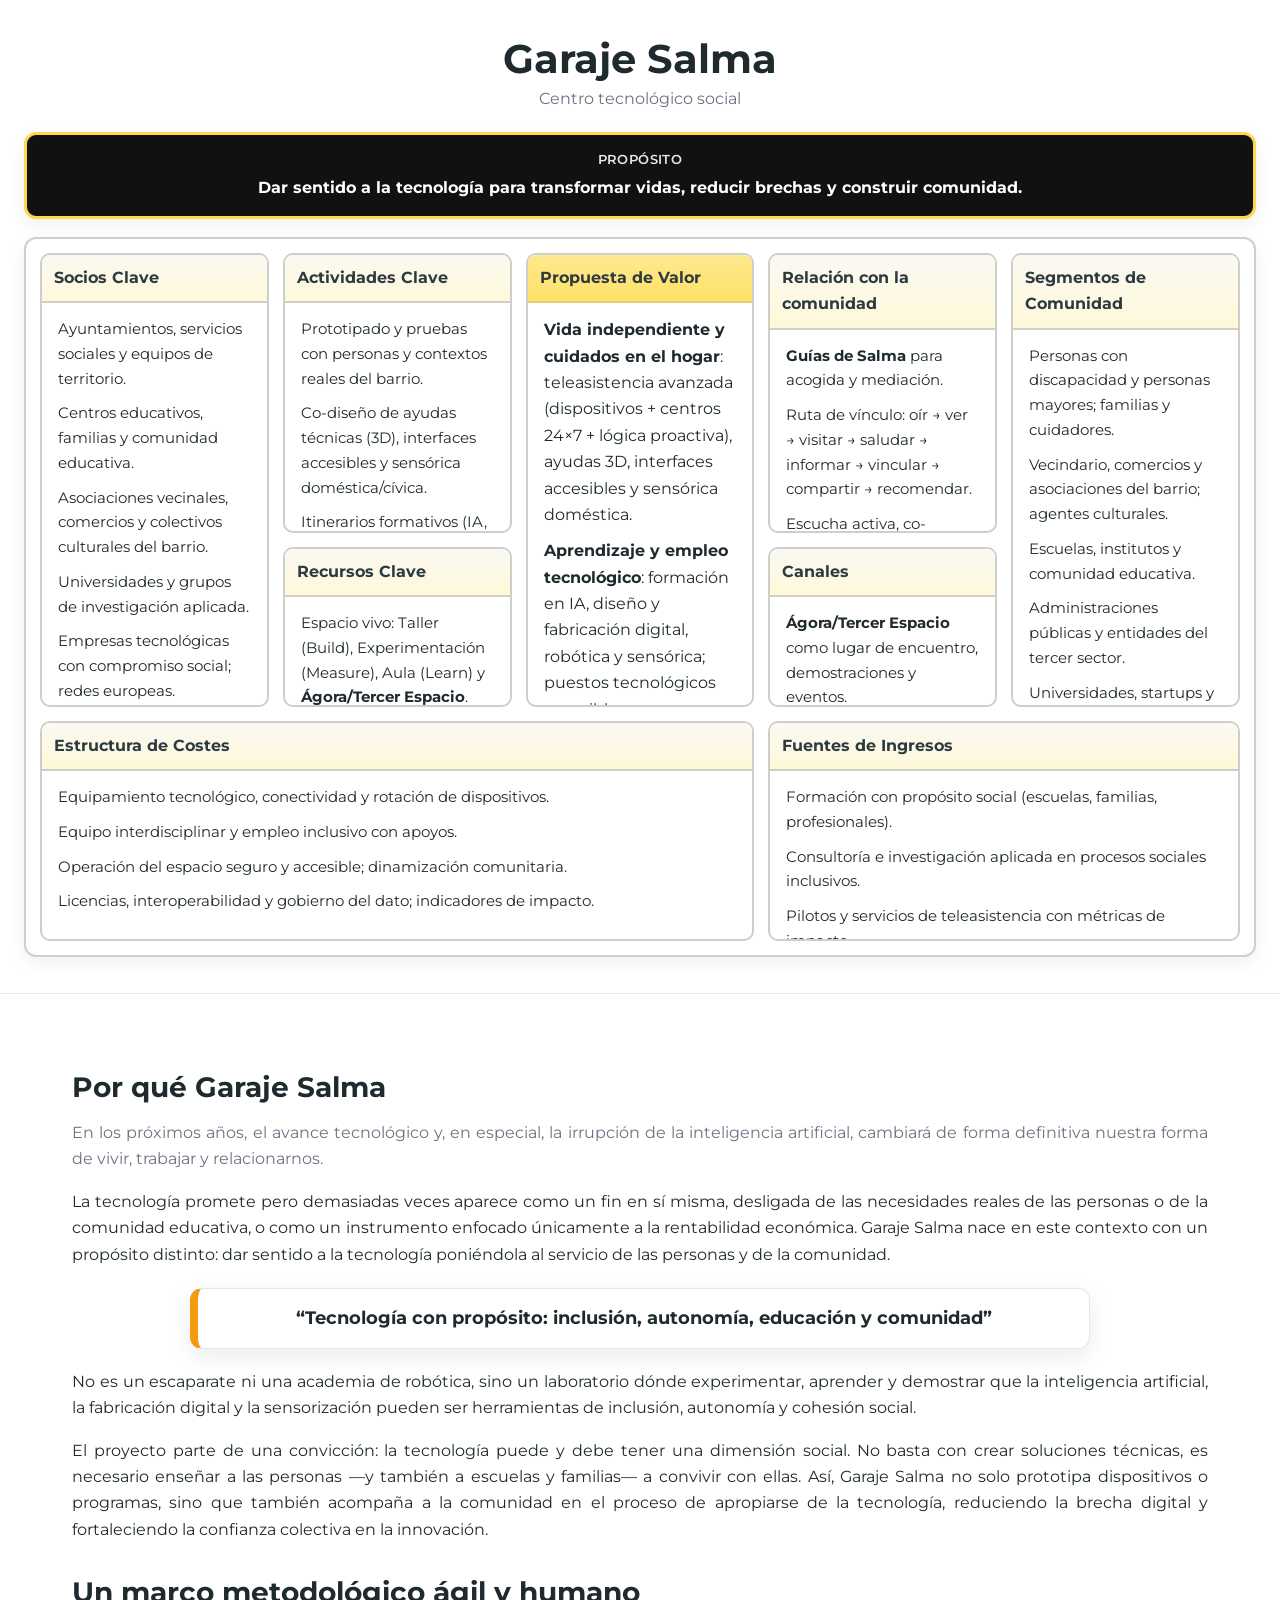
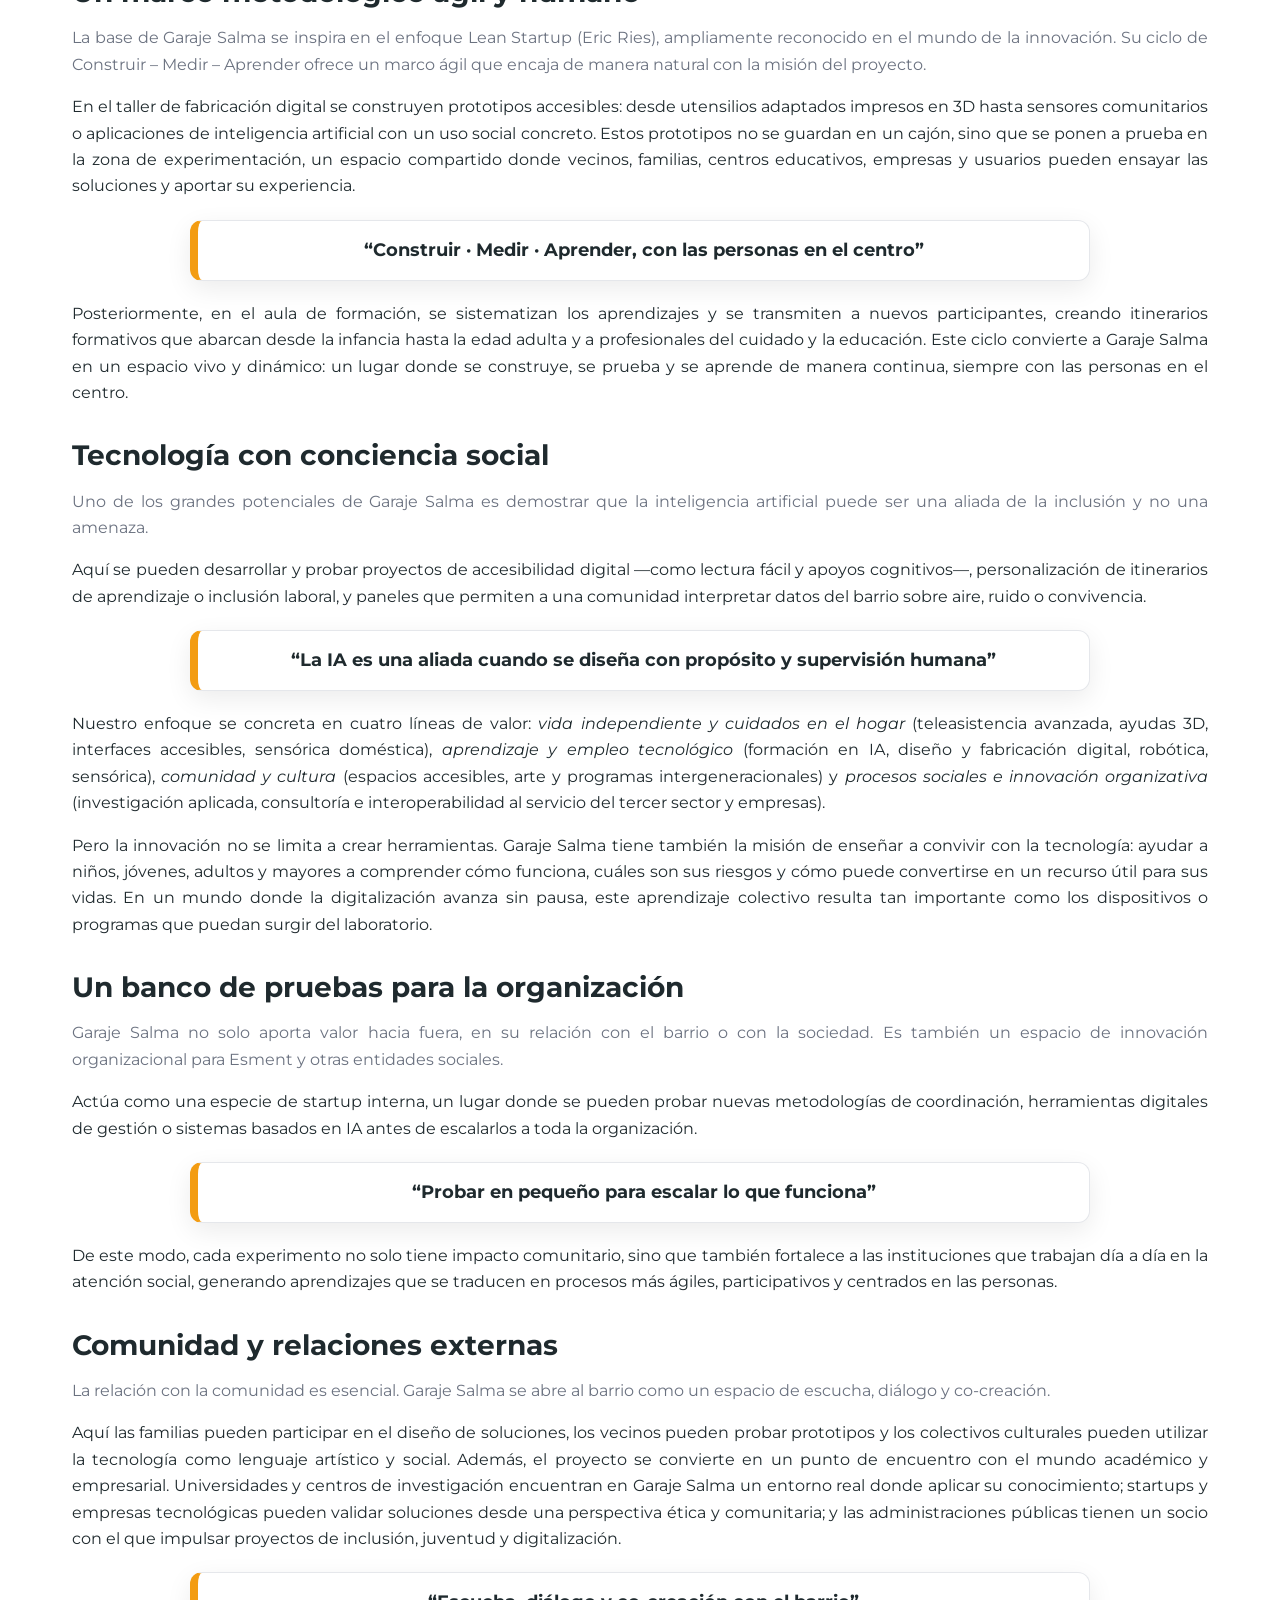
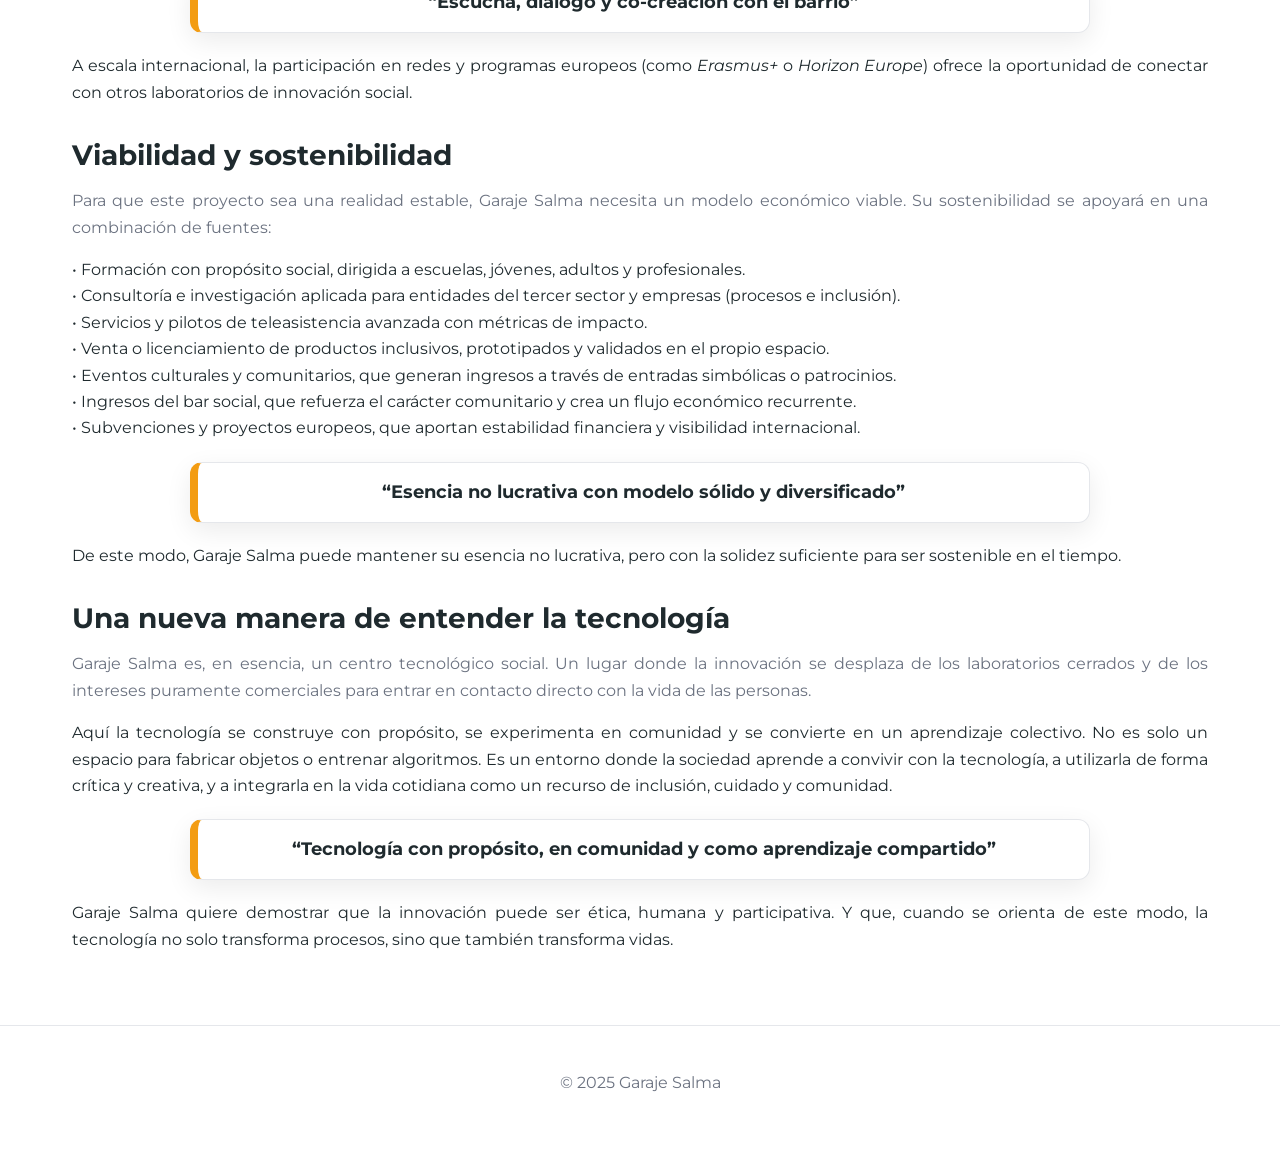
==== commit 7375dcfd: "Update index.html" ====
--- a/index.html
+++ b/index.html
@@ -143,18 +143,18 @@
       Dar sentido a la tecnología para transformar vidas, reducir brechas y construir comunidad.
     </div>
 
-    <!-- Canvas con Propuesta de Valor simplificada en 4 líneas -->
+    <!-- Canvas reforzado en comunidad (partiendo de tu versión) -->
     <section class="bmc-grid" role="grid" aria-label="Canvas Social de Garaje Salma">
       <!-- SOCIOS CLAVE -->
       <section class="cell partners" role="region">
         <div class="title">Socios Clave</div>
         <div class="content">
-          <p>Instituciones y administraciones de innovación social.</p>
-          <p>Empresas tecnológicas (dispositivos, conectividad, plataformas, IA).</p>
-          <p>Colegios, institutos y centros de formación profesional.</p>
+          <p>Ayuntamientos, servicios sociales y equipos de territorio.</p>
+          <p>Centros educativos, familias y comunidad educativa.</p>
+          <p>Asociaciones vecinales, comercios y colectivos culturales del barrio.</p>
           <p>Universidades y grupos de investigación aplicada.</p>
-          <p>Servicios de Esment (vivienda, apoyos, empleo) como socios y clientes internos de validación.</p>
-          <p>Asociaciones vecinales, culturales y comunidad maker; redes europeas.</p>
+          <p>Empresas tecnológicas con compromiso social; redes europeas.</p>
+          <p>Servicios de Esment (vivienda, apoyos, empleo) como socios piloto.</p>
         </div>
       </section>
 
@@ -162,11 +162,11 @@
       <section class="cell activities" role="region">
         <div class="title">Actividades Clave</div>
         <div class="content">
-          <p>Prototipado y pruebas con personas y contextos reales.</p>
+          <p>Prototipado y pruebas con personas y contextos reales del barrio.</p>
+          <p>Co-diseño de ayudas técnicas (3D), interfaces accesibles y sensórica doméstica/cívica.</p>
+          <p>Itinerarios formativos (IA, diseño digital, robótica, sensórica) para escuelas, familias y profesionales.</p>
+          <p>Mapeo de agentes y <strong>itinerario de vínculo comunitario</strong> (oír → ver → visitar → saludar → informar → vincular → compartir → recomendar).</p>
           <p>Teleasistencia avanzada: kits de hogar, lógica proactiva, coordinación con centros 24×7.</p>
-          <p>Co-diseño de ayudas técnicas (impresión 3D), interfaces accesibles y sensórica doméstica/cívica.</p>
-          <p>Itinerarios formativos (IA, diseño digital, robótica, sensórica) para escuelas, familias y profesionales.</p>
-          <p>Investigación y mejora de procesos sociales (interoperabilidad, indicadores, ética y privacidad).</p>
           <p>Documentación abierta y transferencia a servicios de Esment cuando aporta valor.</p>
         </div>
       </section>
@@ -175,46 +175,44 @@
       <section class="cell resources" role="region">
         <div class="title">Recursos Clave</div>
         <div class="content">
-          <p>Espacio vivo: Taller (Build), Experimentación (Measure), Aula (Learn).</p>
-          <p>Equipamiento: IA accesible, sensórica, domótica asequible e impresión 3D.</p>
-          <p>Catálogo de dispositivos: pulsadores, caídas, humo/CO/agua, movimiento/aperturas, wearables, pastilleros; pasarelas IP/LTE.</p>
-          <p>Plataforma y centros de monitorización para atención 24×7 y coordinación de apoyos.</p>
-          <p>Equipo mixto: técnica, cuidados, pedagogía, comunidad y empleo inclusivo.</p>
-          <p>Protocolos de accesibilidad, ética, privacidad y gobierno del dato; interoperabilidad social/sanitaria.</p>
-        </div>
-      </section>
-
-      <!-- PROPUESTA DE VALOR (4 líneas claras) -->
+          <p>Espacio vivo: Taller (Build), Experimentación (Measure), Aula (Learn) y <strong>Ágora/Tercer Espacio</strong>.</p>
+          <p><strong>Guías de Salma</strong> (anfitriones y mediadores comunidad–laboratorio).</p>
+          <p>Catálogo de dispositivos (pulsadores, caídas, humo/CO/agua, movimiento/aperturas, wearables, pastilleros; pasarelas IP/LTE).</p>
+          <p>Plataforma y centros de monitorización para atención 24×7 e interoperabilidad social/sanitaria.</p>
+          <p>Protocolos de accesibilidad, ética, privacidad y gobierno del dato; indicadores de impacto comunitario.</p>
+        </div>
+      </section>
+
+      <!-- PROPUESTA DE VALOR (4 líneas, con foco comunidad) -->
       <section class="cell value" role="region">
         <div class="title">Propuesta de Valor</div>
         <div class="content">
-          <p><strong>Vida independiente y cuidados en el hogar</strong>: teleasistencia avanzada (dispositivos, centros 24×7, lógica proactiva e interoperabilidad), ayudas técnicas con impresión 3D, interfaces accesibles y sensórica doméstica para seguridad y autonomía.</p>
-          <p><strong>Aprendizaje y empleo tecnológico</strong>: formación en IA, diseño y fabricación digital, robótica y sensórica; itinerarios para escuelas, familias y profesionales; creación de puestos tecnológicos accesibles y con apoyo.</p>
-          <p><strong>Comunidad y cultura</strong>: espacios y experiencias accesibles, sensórica cívica (aire/ruido), arte y cultura como lenguajes de inclusión, programas intergeneracionales y participación barrial.</p>
-          <p><strong>Procesos sociales e innovación organizativa</strong>: investigación aplicada y consultoría para entidades del tercer sector y empresas (coordinación, datos, indicadores, adaptación inclusiva de procesos) con un enfoque de “startup social”.</p>
-        </div>
-      </section>
-
-      <!-- RELACIÓN CON CLIENTES -->
+          <p><strong>Vida independiente y cuidados en el hogar</strong>: teleasistencia avanzada (dispositivos + centros 24×7 + lógica proactiva), ayudas 3D, interfaces accesibles y sensórica doméstica.</p>
+          <p><strong>Aprendizaje y empleo tecnológico</strong>: formación en IA, diseño y fabricación digital, robótica y sensórica; puestos tecnológicos accesibles con apoyo.</p>
+          <p><strong>Comunidad y cultura</strong>: laboratorio ciudadano, arte y datos abiertos de barrio; programas intergeneracionales y convivencia.</p>
+          <p><strong>Procesos sociales e innovación organizativa</strong>: investigación aplicada y consultoría para tercer sector y empresas; sandbox para escalar lo que funciona.</p>
+        </div>
+      </section>
+
+      <!-- RELACIÓN CON LA COMUNIDAD -->
       <section class="cell relationships" role="region">
-        <div class="title">Relación con Clientes</div>
-        <div class="content">
-          <p>Co-creación y escucha activa: empezar por “¿qué necesitas?”.</p>
-          <p>Acompañamiento cercano para adopción con sentido.</p>
-          <p>Transparencia de datos, aprendizajes y mejoras continuas.</p>
-        </div>
-      </section>
-
-      <!-- SEGMENTOS DE CLIENTES -->
+        <div class="title">Relación con la comunidad</div>
+        <div class="content">
+          <p><strong>Guías de Salma</strong> para acogida y mediación.</p>
+          <p>Ruta de vínculo: oír → ver → visitar → saludar → informar → vincular → compartir → recomendar.</p>
+          <p>Escucha activa, co-creación y transparencia de aprendizajes y datos.</p>
+        </div>
+      </section>
+
+      <!-- SEGMENTOS (COMUNIDAD) -->
       <section class="cell segments" role="region">
-        <div class="title">Segmentos de Clientes</div>
-        <div class="content">
-          <p>Personas con discapacidad y personas mayores.</p>
-          <p>Escuelas, institutos, familias y comunidad educativa.</p>
+        <div class="title">Segmentos de Comunidad</div>
+        <div class="content">
+          <p>Personas con discapacidad y personas mayores; familias y cuidadores.</p>
+          <p>Vecindario, comercios y asociaciones del barrio; agentes culturales.</p>
+          <p>Escuelas, institutos y comunidad educativa.</p>
           <p>Administraciones públicas y entidades del tercer sector.</p>
-          <p>Vecindario y asociaciones del barrio; agentes culturales.</p>
-          <p>Servicios de Esment como clientes piloto y usuarios avanzados.</p>
-          <p>Universidades y centros de investigación aplicada.</p>
+          <p>Universidades, startups y empresas con enfoque ético.</p>
         </div>
       </section>
 
@@ -222,11 +220,10 @@
       <section class="cell channels" role="region">
         <div class="title">Canales</div>
         <div class="content">
-          <p>Laboratorio abierto Garaje Salma.</p>
-          <p>Talleres y programas con centros educativos y equipamientos del barrio.</p>
-          <p>Plataformas y procesos participativos accesibles.</p>
-          <p>Eventos donde conviven tecnología y cultura.</p>
-          <p>Despliegues modulares de teleasistencia avanzada conectados a centro 24×7.</p>
+          <p><strong>Ágora/Tercer Espacio</strong> como lugar de encuentro, demostraciones y eventos.</p>
+          <p>Talleres y programas en escuelas y equipamientos comunitarios.</p>
+          <p>Plataformas accesibles y procesos participativos.</p>
+          <p>Despliegues modulares de teleasistencia conectados a centro 24×7.</p>
         </div>
       </section>
 
@@ -236,9 +233,8 @@
         <div class="content">
           <p>Equipamiento tecnológico, conectividad y rotación de dispositivos.</p>
           <p>Equipo interdisciplinar y empleo inclusivo con apoyos.</p>
-          <p>Operación del espacio seguro y accesible.</p>
-          <p>Licencias/plataformas, interoperabilidad y gobierno del dato.</p>
-          <p>Participación comunitaria, comunicación y cultura abierta.</p>
+          <p>Operación del espacio seguro y accesible; dinamización comunitaria.</p>
+          <p>Licencias, interoperabilidad y gobierno del dato; indicadores de impacto.</p>
         </div>
       </section>
 
@@ -248,10 +244,9 @@
         <div class="content">
           <p>Formación con propósito social (escuelas, familias, profesionales).</p>
           <p>Consultoría e investigación aplicada en procesos sociales inclusivos.</p>
-          <p>Pilotos y servicios de teleasistencia avanzada con métricas de impacto.</p>
-          <p>Productos inclusivos validados y documentación reutilizable.</p>
+          <p>Pilotos y servicios de teleasistencia con métricas de impacto.</p>
+          <p>Eventos, residencias culturales y patrocinios; productos inclusivos validados.</p>
           <p>Subvenciones y proyectos europeos.</p>
-          <p>Bar social y programación de eventos.</p>
         </div>
       </section>
     </section>
@@ -259,6 +254,7 @@
 
   <!-- ============================================================
        RELATO · ANCHO CONTROLADO, JUSTIFICADO, PULLQUOTES ENTRE PÁRRAFOS
+       (se mantiene tu texto)
        ============================================================ -->
   <section class="narrative" id="relato">
     <div class="narrative-inner">
